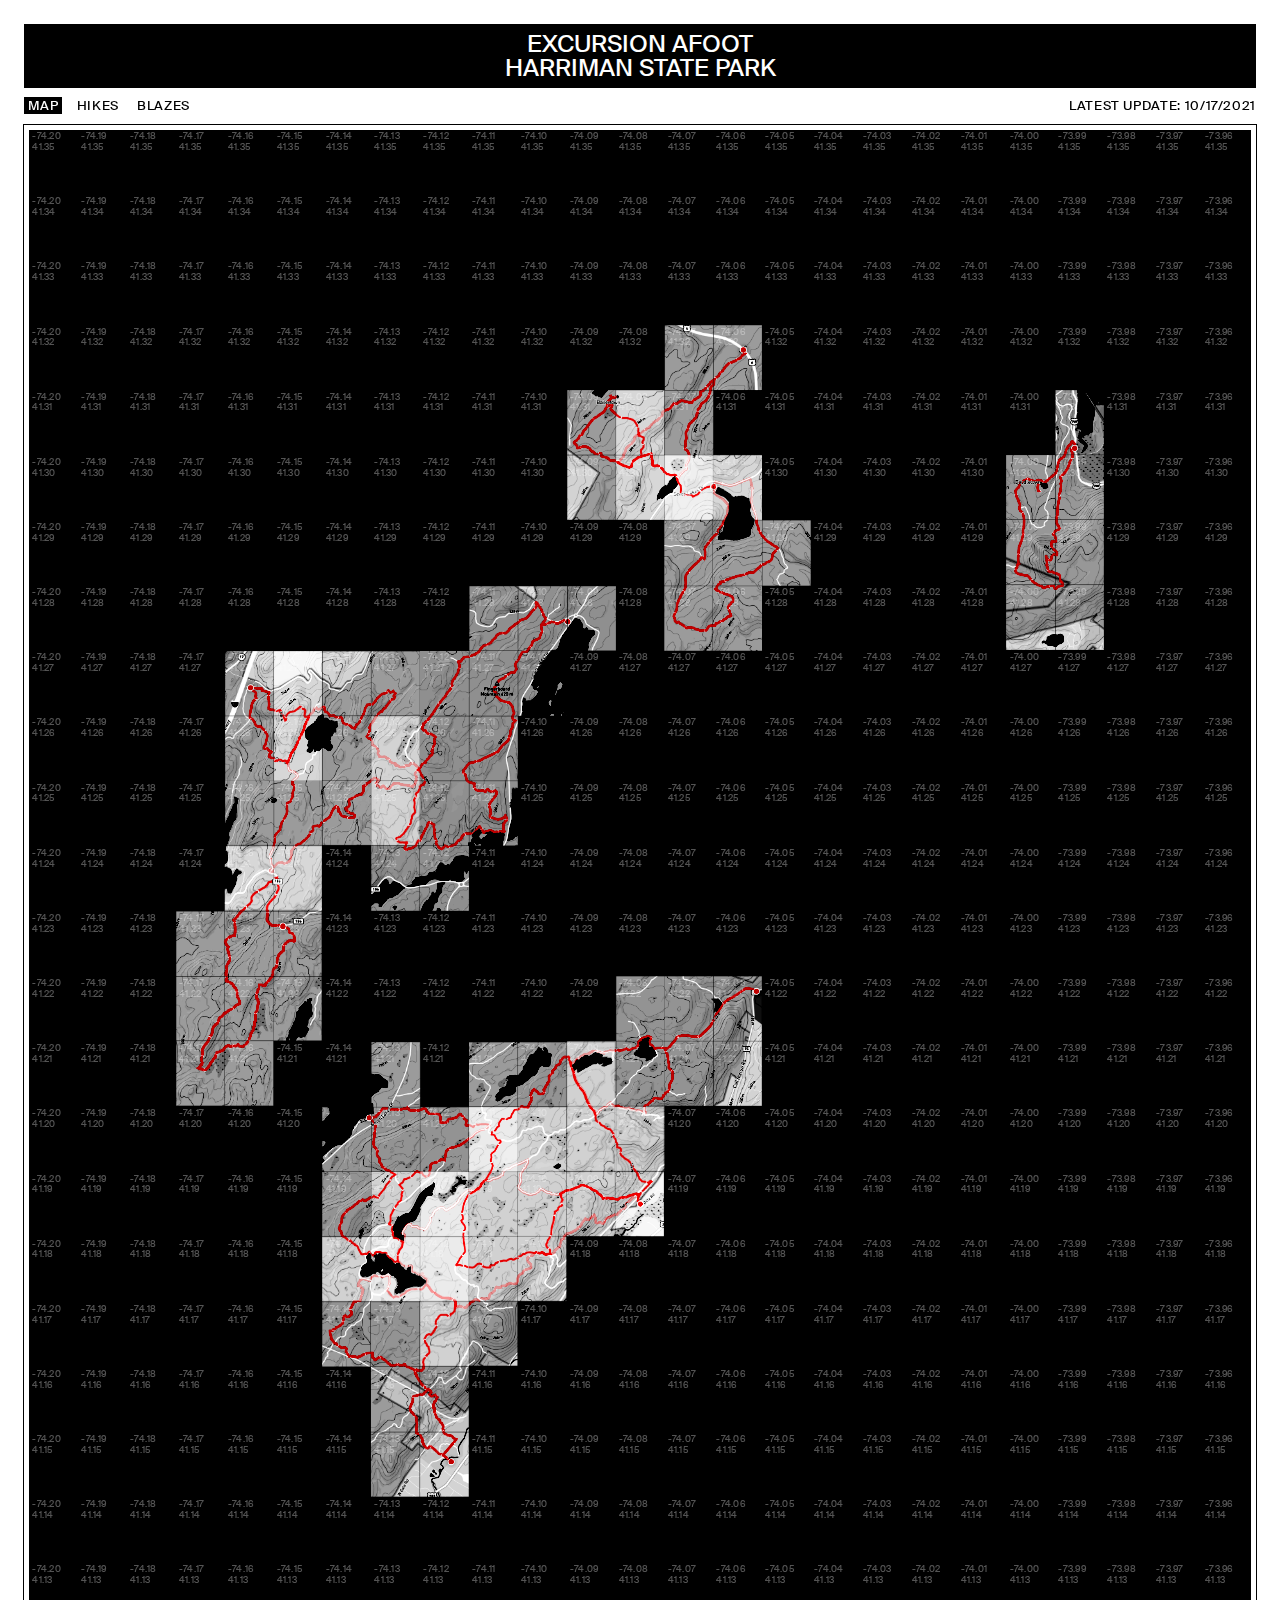
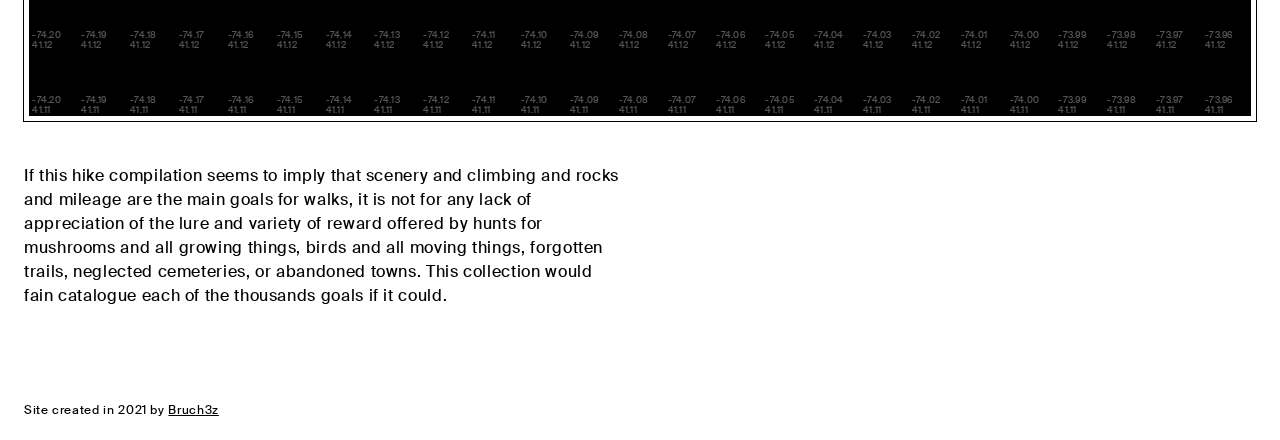
==== index.html @ 7b6bed47 "big revisit B&W" ====
<!DOCTYPE html>
<html lang="en">

<head>
  <meta charset="UTF-8">
  <title>Map – Excursion Afoot</title>
  <link rel="stylesheet" href="css/grid_hikes.css">
  <link rel="stylesheet" href="css/grid_blazes.css">
  <link rel="stylesheet" href="css/grid_map.css">
  <link rel="stylesheet" href="css/font.css">
  <link rel="stylesheet" href="css/styles.css">
  <link rel="icon" type="image/png" href="img/favicon/favi_harri.png" />

  <meta name="description" content="Building the maps of Harriman through hikes. Designed in 2021 by Samuel Bruchez.">
  <meta property="og:site_name" content="Maps">
  <meta property="og:description" content="Building the maps of Harriman through hikes. Designed in 2021 by Samuel Bruchez.">
  <meta property="og:title" content="Maps">

  <meta name="viewport" content="width=device-width, initial-scale=1.0">

</head>


<body>

    <div class="header">
        <h1>Excursion Afoot<br>
            Harriman State Park</h1>
    </div>

    <nav>
      <div class="one">
        <a style="color:white; background-color:black">&nbsp;MAP&nbsp;</a>
        &nbsp;
        <a href="hikes.html">&nbsp;HIKES&nbsp;</a>
        &nbsp;
        <a href="blazes.html">&nbsp;BLAZES&nbsp;</a>
      </div>
      <div class="two">LATEST UPDATE: 10/17/2021</div>
    </nav>

<!-- G r i d  1 -->
  <div class="grid grid--map">

<!-- C o o r d i n a t e -->
    <!-- R O W 1 -->
    <div class="grid__item"><div class="text">-74.20<br>41.35</div></div>
    <div class="grid__item"><div class="text">-74.19<br>41.35</div></div>
    <div class="grid__item"><div class="text">-74.18<br>41.35</div></div>
    <div class="grid__item"><div class="text">-74.17<br>41.35</div></div>
    <div class="grid__item"><div class="text">-74.16<br>41.35</div></div>
    <div class="grid__item"><div class="text">-74.15<br>41.35</div></div>
    <div class="grid__item"><div class="text">-74.14<br>41.35</div></div>
    <div class="grid__item"><div class="text">-74.13<br>41.35</div></div>
    <div class="grid__item"><div class="text">-74.12<br>41.35</div></div>
    <div class="grid__item"><div class="text">-74.11<br>41.35</div></div>
    <div class="grid__item"><div class="text">-74.10<br>41.35</div></div>
    <div class="grid__item"><div class="text">-74.09<br>41.35</div></div>
    <div class="grid__item"><div class="text">-74.08<br>41.35</div></div>
    <div class="grid__item"><div class="text">-74.07<br>41.35</div></div>
    <div class="grid__item"><div class="text">-74.06<br>41.35</div></div>
    <div class="grid__item"><div class="text">-74.05<br>41.35</div></div>
    <div class="grid__item"><div class="text">-74.04<br>41.35</div></div>
    <div class="grid__item"><div class="text">-74.03<br>41.35</div></div>
    <div class="grid__item"><div class="text">-74.02<br>41.35</div></div>
    <div class="grid__item"><div class="text">-74.01<br>41.35</div></div>
    <div class="grid__item"><div class="text">-74.00<br>41.35</div></div>
    <div class="grid__item"><div class="text">-73.99<br>41.35</div></div>
    <div class="grid__item"><div class="text">-73.98<br>41.35</div></div>
    <div class="grid__item"><div class="text">-73.97<br>41.35</div></div>
    <div class="grid__item"><div class="text">-73.96<br>41.35</div></div>
    <!-- R O W 2 -->
    <div class="grid__item"><div class="text">-74.20<br>41.34</div></div>
    <div class="grid__item"><div class="text">-74.19<br>41.34</div></div>
    <div class="grid__item"><div class="text">-74.18<br>41.34</div></div>
    <div class="grid__item"><div class="text">-74.17<br>41.34</div></div>
    <div class="grid__item"><div class="text">-74.16<br>41.34</div></div>
    <div class="grid__item"><div class="text">-74.15<br>41.34</div></div>
    <div class="grid__item"><div class="text">-74.14<br>41.34</div></div>
    <div class="grid__item"><div class="text">-74.13<br>41.34</div></div>
    <div class="grid__item"><div class="text">-74.12<br>41.34</div></div>
    <div class="grid__item"><div class="text">-74.11<br>41.34</div></div>
    <div class="grid__item"><div class="text">-74.10<br>41.34</div></div>
    <div class="grid__item"><div class="text">-74.09<br>41.34</div></div>
    <div class="grid__item"><div class="text">-74.08<br>41.34</div></div>
    <div class="grid__item"><div class="text">-74.07<br>41.34</div></div>
    <div class="grid__item"><div class="text">-74.06<br>41.34</div></div>
    <div class="grid__item"><div class="text">-74.05<br>41.34</div></div>
    <div class="grid__item"><div class="text">-74.04<br>41.34</div></div>
    <div class="grid__item"><div class="text">-74.03<br>41.34</div></div>
    <div class="grid__item"><div class="text">-74.02<br>41.34</div></div>
    <div class="grid__item"><div class="text">-74.01<br>41.34</div></div>
    <div class="grid__item"><div class="text">-74.00<br>41.34</div></div>
    <div class="grid__item"><div class="text">-73.99<br>41.34</div></div>
    <div class="grid__item"><div class="text">-73.98<br>41.34</div></div>
    <div class="grid__item"><div class="text">-73.97<br>41.34</div></div>
    <div class="grid__item"><div class="text">-73.96<br>41.34</div></div>
    <!-- R O W 3 -->
    <div class="grid__item"><div class="text">-74.20<br>41.33</div></div>
    <div class="grid__item"><div class="text">-74.19<br>41.33</div></div>
    <div class="grid__item"><div class="text">-74.18<br>41.33</div></div>
    <div class="grid__item"><div class="text">-74.17<br>41.33</div></div>
    <div class="grid__item"><div class="text">-74.16<br>41.33</div></div>
    <div class="grid__item"><div class="text">-74.15<br>41.33</div></div>
    <div class="grid__item"><div class="text">-74.14<br>41.33</div></div>
    <div class="grid__item"><div class="text">-74.13<br>41.33</div></div>
    <div class="grid__item"><div class="text">-74.12<br>41.33</div></div>
    <div class="grid__item"><div class="text">-74.11<br>41.33</div></div>
    <div class="grid__item"><div class="text">-74.10<br>41.33</div></div>
    <div class="grid__item"><div class="text">-74.09<br>41.33</div></div>
    <div class="grid__item"><div class="text">-74.08<br>41.33</div></div>
    <div class="grid__item"><div class="text">-74.07<br>41.33</div></div>
    <div class="grid__item"><div class="text">-74.06<br>41.33</div></div>
    <div class="grid__item"><div class="text">-74.05<br>41.33</div></div>
    <div class="grid__item"><div class="text">-74.04<br>41.33</div></div>
    <div class="grid__item"><div class="text">-74.03<br>41.33</div></div>
    <div class="grid__item"><div class="text">-74.02<br>41.33</div></div>
    <div class="grid__item"><div class="text">-74.01<br>41.33</div></div>
    <div class="grid__item"><div class="text">-74.00<br>41.33</div></div>
    <div class="grid__item"><div class="text">-73.99<br>41.33</div></div>
    <div class="grid__item"><div class="text">-73.98<br>41.33</div></div>
    <div class="grid__item"><div class="text">-73.97<br>41.33</div></div>
    <div class="grid__item"><div class="text">-73.96<br>41.33</div></div>
    <!-- R O W 4 -->
    <div class="grid__item"><div class="text">-74.20<br>41.32</div></div>
    <div class="grid__item"><div class="text">-74.19<br>41.32</div></div>
    <div class="grid__item"><div class="text">-74.18<br>41.32</div></div>
    <div class="grid__item"><div class="text">-74.17<br>41.32</div></div>
    <div class="grid__item"><div class="text">-74.16<br>41.32</div></div>
    <div class="grid__item"><div class="text">-74.15<br>41.32</div></div>
    <div class="grid__item"><div class="text">-74.14<br>41.32</div></div>
    <div class="grid__item"><div class="text">-74.13<br>41.32</div></div>
    <div class="grid__item"><div class="text">-74.12<br>41.32</div></div>
    <div class="grid__item"><div class="text">-74.11<br>41.32</div></div>
    <div class="grid__item"><div class="text">-74.10<br>41.32</div></div>
    <div class="grid__item"><div class="text">-74.09<br>41.32</div></div>
    <div class="grid__item"><div class="text">-74.08<br>41.32</div></div>
    <div class="grid__item"><div class="text">-74.07<br>41.32</div></div>
    <div class="grid__item"><div class="text">-74.06<br>41.32</div></div>
    <div class="grid__item"><div class="text">-74.05<br>41.32</div></div>
    <div class="grid__item"><div class="text">-74.04<br>41.32</div></div>
    <div class="grid__item"><div class="text">-74.03<br>41.32</div></div>
    <div class="grid__item"><div class="text">-74.02<br>41.32</div></div>
    <div class="grid__item"><div class="text">-74.01<br>41.32</div></div>
    <div class="grid__item"><div class="text">-74.00<br>41.32</div></div>
    <div class="grid__item"><div class="text">-73.99<br>41.32</div></div>
    <div class="grid__item"><div class="text">-73.98<br>41.32</div></div>
    <div class="grid__item"><div class="text">-73.97<br>41.32</div></div>
    <div class="grid__item"><div class="text">-73.96<br>41.32</div></div>
    <!-- R O W 5 -->
    <div class="grid__item"><div class="text">-74.20<br>41.31</div></div>
    <div class="grid__item"><div class="text">-74.19<br>41.31</div></div>
    <div class="grid__item"><div class="text">-74.18<br>41.31</div></div>
    <div class="grid__item"><div class="text">-74.17<br>41.31</div></div>
    <div class="grid__item"><div class="text">-74.16<br>41.31</div></div>
    <div class="grid__item"><div class="text">-74.15<br>41.31</div></div>
    <div class="grid__item"><div class="text">-74.14<br>41.31</div></div>
    <div class="grid__item"><div class="text">-74.13<br>41.31</div></div>
    <div class="grid__item"><div class="text">-74.12<br>41.31</div></div>
    <div class="grid__item"><div class="text">-74.11<br>41.31</div></div>
    <div class="grid__item"><div class="text">-74.10<br>41.31</div></div>
    <div class="grid__item"><div class="text">-74.09<br>41.31</div></div>
    <div class="grid__item"><div class="text">-74.08<br>41.31</div></div>
    <div class="grid__item"><div class="text">-74.07<br>41.31</div></div>
    <div class="grid__item"><div class="text">-74.06<br>41.31</div></div>
    <div class="grid__item"><div class="text">-74.05<br>41.31</div></div>
    <div class="grid__item"><div class="text">-74.04<br>41.31</div></div>
    <div class="grid__item"><div class="text">-74.03<br>41.31</div></div>
    <div class="grid__item"><div class="text">-74.02<br>41.31</div></div>
    <div class="grid__item"><div class="text">-74.01<br>41.31</div></div>
    <div class="grid__item"><div class="text">-74.00<br>41.31</div></div>
    <div class="grid__item"><div class="text">-73.99<br>41.31</div></div>
    <div class="grid__item"><div class="text">-73.98<br>41.31</div></div>
    <div class="grid__item"><div class="text">-73.97<br>41.31</div></div>
    <div class="grid__item"><div class="text">-73.96<br>41.31</div></div>
    <!-- R O W 6 -->
    <div class="grid__item"><div class="text">-74.20<br>41.30</div></div>
    <div class="grid__item"><div class="text">-74.19<br>41.30</div></div>
    <div class="grid__item"><div class="text">-74.18<br>41.30</div></div>
    <div class="grid__item"><div class="text">-74.17<br>41.30</div></div>
    <div class="grid__item"><div class="text">-74.16<br>41.30</div></div>
    <div class="grid__item"><div class="text">-74.15<br>41.30</div></div>
    <div class="grid__item"><div class="text">-74.14<br>41.30</div></div>
    <div class="grid__item"><div class="text">-74.13<br>41.30</div></div>
    <div class="grid__item"><div class="text">-74.12<br>41.30</div></div>
    <div class="grid__item"><div class="text">-74.11<br>41.30</div></div>
    <div class="grid__item"><div class="text">-74.10<br>41.30</div></div>
    <div class="grid__item"><div class="text">-74.09<br>41.30</div></div>
    <div class="grid__item"><div class="text">-74.08<br>41.30</div></div>
    <div class="grid__item"><div class="text">-74.07<br>41.30</div></div>
    <div class="grid__item"><div class="text">-74.06<br>41.30</div></div>
    <div class="grid__item"><div class="text">-74.05<br>41.30</div></div>
    <div class="grid__item"><div class="text">-74.04<br>41.30</div></div>
    <div class="grid__item"><div class="text">-74.03<br>41.30</div></div>
    <div class="grid__item"><div class="text">-74.02<br>41.30</div></div>
    <div class="grid__item"><div class="text">-74.01<br>41.30</div></div>
    <div class="grid__item"><div class="text">-74.00<br>41.30</div></div>
    <div class="grid__item"><div class="text">-73.99<br>41.30</div></div>
    <div class="grid__item"><div class="text">-73.98<br>41.30</div></div>
    <div class="grid__item"><div class="text">-73.97<br>41.30</div></div>
    <div class="grid__item"><div class="text">-73.96<br>41.30</div></div>
    <!-- R O W 7 -->
    <div class="grid__item"><div class="text">-74.20<br>41.29</div></div>
    <div class="grid__item"><div class="text">-74.19<br>41.29</div></div>
    <div class="grid__item"><div class="text">-74.18<br>41.29</div></div>
    <div class="grid__item"><div class="text">-74.17<br>41.29</div></div>
    <div class="grid__item"><div class="text">-74.16<br>41.29</div></div>
    <div class="grid__item"><div class="text">-74.15<br>41.29</div></div>
    <div class="grid__item"><div class="text">-74.14<br>41.29</div></div>
    <div class="grid__item"><div class="text">-74.13<br>41.29</div></div>
    <div class="grid__item"><div class="text">-74.12<br>41.29</div></div>
    <div class="grid__item"><div class="text">-74.11<br>41.29</div></div>
    <div class="grid__item"><div class="text">-74.10<br>41.29</div></div>
    <div class="grid__item"><div class="text">-74.09<br>41.29</div></div>
    <div class="grid__item"><div class="text">-74.08<br>41.29</div></div>
    <div class="grid__item"><div class="text">-74.07<br>41.29</div></div>
    <div class="grid__item"><div class="text">-74.06<br>41.29</div></div>
    <div class="grid__item"><div class="text">-74.05<br>41.29</div></div>
    <div class="grid__item"><div class="text">-74.04<br>41.29</div></div>
    <div class="grid__item"><div class="text">-74.03<br>41.29</div></div>
    <div class="grid__item"><div class="text">-74.02<br>41.29</div></div>
    <div class="grid__item"><div class="text">-74.01<br>41.29</div></div>
    <div class="grid__item"><div class="text">-74.00<br>41.29</div></div>
    <div class="grid__item"><div class="text">-73.99<br>41.29</div></div>
    <div class="grid__item"><div class="text">-73.98<br>41.29</div></div>
    <div class="grid__item"><div class="text">-73.97<br>41.29</div></div>
    <div class="grid__item"><div class="text">-73.96<br>41.29</div></div>
    <!-- R O W 8 -->
    <div class="grid__item"><div class="text">-74.20<br>41.28</div></div>
    <div class="grid__item"><div class="text">-74.19<br>41.28</div></div>
    <div class="grid__item"><div class="text">-74.18<br>41.28</div></div>
    <div class="grid__item"><div class="text">-74.17<br>41.28</div></div>
    <div class="grid__item"><div class="text">-74.16<br>41.28</div></div>
    <div class="grid__item"><div class="text">-74.15<br>41.28</div></div>
    <div class="grid__item"><div class="text">-74.14<br>41.28</div></div>
    <div class="grid__item"><div class="text">-74.13<br>41.28</div></div>
    <div class="grid__item"><div class="text">-74.12<br>41.28</div></div>
    <div class="grid__item"><div class="text">-74.11<br>41.28</div></div>
    <div class="grid__item"><div class="text">-74.10<br>41.28</div></div>
    <div class="grid__item"><div class="text">-74.09<br>41.28</div></div>
    <div class="grid__item"><div class="text">-74.08<br>41.28</div></div>
    <div class="grid__item"><div class="text">-74.07<br>41.28</div></div>
    <div class="grid__item"><div class="text">-74.06<br>41.28</div></div>
    <div class="grid__item"><div class="text">-74.05<br>41.28</div></div>
    <div class="grid__item"><div class="text">-74.04<br>41.28</div></div>
    <div class="grid__item"><div class="text">-74.03<br>41.28</div></div>
    <div class="grid__item"><div class="text">-74.02<br>41.28</div></div>
    <div class="grid__item"><div class="text">-74.01<br>41.28</div></div>
    <div class="grid__item"><div class="text">-74.00<br>41.28</div></div>
    <div class="grid__item"><div class="text">-73.99<br>41.28</div></div>
    <div class="grid__item"><div class="text">-73.98<br>41.28</div></div>
    <div class="grid__item"><div class="text">-73.97<br>41.28</div></div>
    <div class="grid__item"><div class="text">-73.96<br>41.28</div></div>
    <!-- R O W 9 -->
    <div class="grid__item"><div class="text">-74.20<br>41.27</div></div>
    <div class="grid__item"><div class="text">-74.19<br>41.27</div></div>
    <div class="grid__item"><div class="text">-74.18<br>41.27</div></div>
    <div class="grid__item"><div class="text">-74.17<br>41.27</div></div>
    <div class="grid__item"><div class="text">-74.16<br>41.27</div></div>
    <div class="grid__item"><div class="text">-74.15<br>41.27</div></div>
    <div class="grid__item"><div class="text">-74.14<br>41.27</div></div>
    <div class="grid__item"><div class="text">-74.13<br>41.27</div></div>
    <div class="grid__item"><div class="text">-74.12<br>41.27</div></div>
    <div class="grid__item"><div class="text">-74.11<br>41.27</div></div>
    <div class="grid__item"><div class="text">-74.10<br>41.27</div></div>
    <div class="grid__item"><div class="text">-74.09<br>41.27</div></div>
    <div class="grid__item"><div class="text">-74.08<br>41.27</div></div>
    <div class="grid__item"><div class="text">-74.07<br>41.27</div></div>
    <div class="grid__item"><div class="text">-74.06<br>41.27</div></div>
    <div class="grid__item"><div class="text">-74.05<br>41.27</div></div>
    <div class="grid__item"><div class="text">-74.04<br>41.27</div></div>
    <div class="grid__item"><div class="text">-74.03<br>41.27</div></div>
    <div class="grid__item"><div class="text">-74.02<br>41.27</div></div>
    <div class="grid__item"><div class="text">-74.01<br>41.27</div></div>
    <div class="grid__item"><div class="text">-74.00<br>41.27</div></div>
    <div class="grid__item"><div class="text">-73.99<br>41.27</div></div>
    <div class="grid__item"><div class="text">-73.98<br>41.27</div></div>
    <div class="grid__item"><div class="text">-73.97<br>41.27</div></div>
    <div class="grid__item"><div class="text">-73.96<br>41.27</div></div>
    <!-- R O W 10 -->
    <div class="grid__item"><div class="text">-74.20<br>41.26</div></div>
    <div class="grid__item"><div class="text">-74.19<br>41.26</div></div>
    <div class="grid__item"><div class="text">-74.18<br>41.26</div></div>
    <div class="grid__item"><div class="text">-74.17<br>41.26</div></div>
    <div class="grid__item"><div class="text">-74.16<br>41.26</div></div>
    <div class="grid__item"><div class="text">-74.15<br>41.26</div></div>
    <div class="grid__item"><div class="text">-74.14<br>41.26</div></div>
    <div class="grid__item"><div class="text">-74.13<br>41.26</div></div>
    <div class="grid__item"><div class="text">-74.12<br>41.26</div></div>
    <div class="grid__item"><div class="text">-74.11<br>41.26</div></div>
    <div class="grid__item"><div class="text">-74.10<br>41.26</div></div>
    <div class="grid__item"><div class="text">-74.09<br>41.26</div></div>
    <div class="grid__item"><div class="text">-74.08<br>41.26</div></div>
    <div class="grid__item"><div class="text">-74.07<br>41.26</div></div>
    <div class="grid__item"><div class="text">-74.06<br>41.26</div></div>
    <div class="grid__item"><div class="text">-74.05<br>41.26</div></div>
    <div class="grid__item"><div class="text">-74.04<br>41.26</div></div>
    <div class="grid__item"><div class="text">-74.03<br>41.26</div></div>
    <div class="grid__item"><div class="text">-74.02<br>41.26</div></div>
    <div class="grid__item"><div class="text">-74.01<br>41.26</div></div>
    <div class="grid__item"><div class="text">-74.00<br>41.26</div></div>
    <div class="grid__item"><div class="text">-73.99<br>41.26</div></div>
    <div class="grid__item"><div class="text">-73.98<br>41.26</div></div>
    <div class="grid__item"><div class="text">-73.97<br>41.26</div></div>
    <div class="grid__item"><div class="text">-73.96<br>41.26</div></div>
    <!-- R O W 11 -->
    <div class="grid__item"><div class="text">-74.20<br>41.25</div></div>
    <div class="grid__item"><div class="text">-74.19<br>41.25</div></div>
    <div class="grid__item"><div class="text">-74.18<br>41.25</div></div>
    <div class="grid__item"><div class="text">-74.17<br>41.25</div></div>
    <div class="grid__item"><div class="text">-74.16<br>41.25</div></div>
    <div class="grid__item"><div class="text">-74.15<br>41.25</div></div>
    <div class="grid__item"><div class="text">-74.14<br>41.25</div></div>
    <div class="grid__item"><div class="text">-74.13<br>41.25</div></div>
    <div class="grid__item"><div class="text">-74.12<br>41.25</div></div>
    <div class="grid__item"><div class="text">-74.11<br>41.25</div></div>
    <div class="grid__item"><div class="text">-74.10<br>41.25</div></div>
    <div class="grid__item"><div class="text">-74.09<br>41.25</div></div>
    <div class="grid__item"><div class="text">-74.08<br>41.25</div></div>
    <div class="grid__item"><div class="text">-74.07<br>41.25</div></div>
    <div class="grid__item"><div class="text">-74.06<br>41.25</div></div>
    <div class="grid__item"><div class="text">-74.05<br>41.25</div></div>
    <div class="grid__item"><div class="text">-74.04<br>41.25</div></div>
    <div class="grid__item"><div class="text">-74.03<br>41.25</div></div>
    <div class="grid__item"><div class="text">-74.02<br>41.25</div></div>
    <div class="grid__item"><div class="text">-74.01<br>41.25</div></div>
    <div class="grid__item"><div class="text">-74.00<br>41.25</div></div>
    <div class="grid__item"><div class="text">-73.99<br>41.25</div></div>
    <div class="grid__item"><div class="text">-73.98<br>41.25</div></div>
    <div class="grid__item"><div class="text">-73.97<br>41.25</div></div>
    <div class="grid__item"><div class="text">-73.96<br>41.25</div></div>
    <!-- R O W 12 -->
    <div class="grid__item"><div class="text">-74.20<br>41.24</div></div>
    <div class="grid__item"><div class="text">-74.19<br>41.24</div></div>
    <div class="grid__item"><div class="text">-74.18<br>41.24</div></div>
    <div class="grid__item"><div class="text">-74.17<br>41.24</div></div>
    <div class="grid__item"><div class="text">-74.16<br>41.24</div></div>
    <div class="grid__item"><div class="text">-74.15<br>41.24</div></div>
    <div class="grid__item"><div class="text">-74.14<br>41.24</div></div>
    <div class="grid__item"><div class="text">-74.13<br>41.24</div></div>
    <div class="grid__item"><div class="text">-74.12<br>41.24</div></div>
    <div class="grid__item"><div class="text">-74.11<br>41.24</div></div>
    <div class="grid__item"><div class="text">-74.10<br>41.24</div></div>
    <div class="grid__item"><div class="text">-74.09<br>41.24</div></div>
    <div class="grid__item"><div class="text">-74.08<br>41.24</div></div>
    <div class="grid__item"><div class="text">-74.07<br>41.24</div></div>
    <div class="grid__item"><div class="text">-74.06<br>41.24</div></div>
    <div class="grid__item"><div class="text">-74.05<br>41.24</div></div>
    <div class="grid__item"><div class="text">-74.04<br>41.24</div></div>
    <div class="grid__item"><div class="text">-74.03<br>41.24</div></div>
    <div class="grid__item"><div class="text">-74.02<br>41.24</div></div>
    <div class="grid__item"><div class="text">-74.01<br>41.24</div></div>
    <div class="grid__item"><div class="text">-74.00<br>41.24</div></div>
    <div class="grid__item"><div class="text">-73.99<br>41.24</div></div>
    <div class="grid__item"><div class="text">-73.98<br>41.24</div></div>
    <div class="grid__item"><div class="text">-73.97<br>41.24</div></div>
    <div class="grid__item"><div class="text">-73.96<br>41.24</div></div>
    <!-- R O W 13 -->
    <div class="grid__item"><div class="text">-74.20<br>41.23</div></div>
    <div class="grid__item"><div class="text">-74.19<br>41.23</div></div>
    <div class="grid__item"><div class="text">-74.18<br>41.23</div></div>
    <div class="grid__item"><div class="text">-74.17<br>41.23</div></div>
    <div class="grid__item"><div class="text">-74.16<br>41.23</div></div>
    <div class="grid__item"><div class="text">-74.15<br>41.23</div></div>
    <div class="grid__item"><div class="text">-74.14<br>41.23</div></div>
    <div class="grid__item"><div class="text">-74.13<br>41.23</div></div>
    <div class="grid__item"><div class="text">-74.12<br>41.23</div></div>
    <div class="grid__item"><div class="text">-74.11<br>41.23</div></div>
    <div class="grid__item"><div class="text">-74.10<br>41.23</div></div>
    <div class="grid__item"><div class="text">-74.09<br>41.23</div></div>
    <div class="grid__item"><div class="text">-74.08<br>41.23</div></div>
    <div class="grid__item"><div class="text">-74.07<br>41.23</div></div>
    <div class="grid__item"><div class="text">-74.06<br>41.23</div></div>
    <div class="grid__item"><div class="text">-74.05<br>41.23</div></div>
    <div class="grid__item"><div class="text">-74.04<br>41.23</div></div>
    <div class="grid__item"><div class="text">-74.03<br>41.23</div></div>
    <div class="grid__item"><div class="text">-74.02<br>41.23</div></div>
    <div class="grid__item"><div class="text">-74.01<br>41.23</div></div>
    <div class="grid__item"><div class="text">-74.00<br>41.23</div></div>
    <div class="grid__item"><div class="text">-73.99<br>41.23</div></div>
    <div class="grid__item"><div class="text">-73.98<br>41.23</div></div>
    <div class="grid__item"><div class="text">-73.97<br>41.23</div></div>
    <div class="grid__item"><div class="text">-73.96<br>41.23</div></div>
    <!-- R O W 14 -->
    <div class="grid__item"><div class="text">-74.20<br>41.22</div></div>
    <div class="grid__item"><div class="text">-74.19<br>41.22</div></div>
    <div class="grid__item"><div class="text">-74.18<br>41.22</div></div>
    <div class="grid__item"><div class="text">-74.17<br>41.22</div></div>
    <div class="grid__item"><div class="text">-74.16<br>41.22</div></div>
    <div class="grid__item"><div class="text">-74.15<br>41.22</div></div>
    <div class="grid__item"><div class="text">-74.14<br>41.22</div></div>
    <div class="grid__item"><div class="text">-74.13<br>41.22</div></div>
    <div class="grid__item"><div class="text">-74.12<br>41.22</div></div>
    <div class="grid__item"><div class="text">-74.11<br>41.22</div></div>
    <div class="grid__item"><div class="text">-74.10<br>41.22</div></div>
    <div class="grid__item"><div class="text">-74.09<br>41.22</div></div>
    <div class="grid__item"><div class="text">-74.08<br>41.22</div></div>
    <div class="grid__item"><div class="text">-74.07<br>41.22</div></div>
    <div class="grid__item"><div class="text">-74.06<br>41.22</div></div>
    <div class="grid__item"><div class="text">-74.05<br>41.22</div></div>
    <div class="grid__item"><div class="text">-74.04<br>41.22</div></div>
    <div class="grid__item"><div class="text">-74.03<br>41.22</div></div>
    <div class="grid__item"><div class="text">-74.02<br>41.22</div></div>
    <div class="grid__item"><div class="text">-74.01<br>41.22</div></div>
    <div class="grid__item"><div class="text">-74.00<br>41.22</div></div>
    <div class="grid__item"><div class="text">-73.99<br>41.22</div></div>
    <div class="grid__item"><div class="text">-73.98<br>41.22</div></div>
    <div class="grid__item"><div class="text">-73.97<br>41.22</div></div>
    <div class="grid__item"><div class="text">-73.96<br>41.22</div></div>
    <!-- R O W 15 -->
    <div class="grid__item"><div class="text">-74.20<br>41.21</div></div>
    <div class="grid__item"><div class="text">-74.19<br>41.21</div></div>
    <div class="grid__item"><div class="text">-74.18<br>41.21</div></div>
    <div class="grid__item"><div class="text">-74.17<br>41.21</div></div>
    <div class="grid__item"><div class="text">-74.16<br>41.21</div></div>
    <div class="grid__item"><div class="text">-74.15<br>41.21</div></div>
    <div class="grid__item"><div class="text">-74.14<br>41.21</div></div>
    <div class="grid__item"><div class="text">-74.13<br>41.21</div></div>
    <div class="grid__item"><div class="text">-74.12<br>41.21</div></div>
    <div class="grid__item"><div class="text">-74.11<br>41.21</div></div>
    <div class="grid__item"><div class="text">-74.10<br>41.21</div></div>
    <div class="grid__item"><div class="text">-74.09<br>41.21</div></div>
    <div class="grid__item"><div class="text">-74.08<br>41.21</div></div>
    <div class="grid__item"><div class="text">-74.07<br>41.21</div></div>
    <div class="grid__item"><div class="text">-74.06<br>41.21</div></div>
    <div class="grid__item"><div class="text">-74.05<br>41.21</div></div>
    <div class="grid__item"><div class="text">-74.04<br>41.21</div></div>
    <div class="grid__item"><div class="text">-74.03<br>41.21</div></div>
    <div class="grid__item"><div class="text">-74.02<br>41.21</div></div>
    <div class="grid__item"><div class="text">-74.01<br>41.21</div></div>
    <div class="grid__item"><div class="text">-74.00<br>41.21</div></div>
    <div class="grid__item"><div class="text">-73.99<br>41.21</div></div>
    <div class="grid__item"><div class="text">-73.98<br>41.21</div></div>
    <div class="grid__item"><div class="text">-73.97<br>41.21</div></div>
    <div class="grid__item"><div class="text">-73.96<br>41.21</div></div>
    <!-- R O W 16 -->
    <div class="grid__item"><div class="text">-74.20<br>41.20</div></div>
    <div class="grid__item"><div class="text">-74.19<br>41.20</div></div>
    <div class="grid__item"><div class="text">-74.18<br>41.20</div></div>
    <div class="grid__item"><div class="text">-74.17<br>41.20</div></div>
    <div class="grid__item"><div class="text">-74.16<br>41.20</div></div>
    <div class="grid__item"><div class="text">-74.15<br>41.20</div></div>
    <div class="grid__item"><div class="text">-74.14<br>41.20</div></div>
    <div class="grid__item"><div class="text">-74.13<br>41.20</div></div>
    <div class="grid__item"><div class="text">-74.12<br>41.20</div></div>
    <div class="grid__item"><div class="text">-74.11<br>41.20</div></div>
    <div class="grid__item"><div class="text">-74.10<br>41.20</div></div>
    <div class="grid__item"><div class="text">-74.09<br>41.20</div></div>
    <div class="grid__item"><div class="text">-74.08<br>41.20</div></div>
    <div class="grid__item"><div class="text">-74.07<br>41.20</div></div>
    <div class="grid__item"><div class="text">-74.06<br>41.20</div></div>
    <div class="grid__item"><div class="text">-74.05<br>41.20</div></div>
    <div class="grid__item"><div class="text">-74.04<br>41.20</div></div>
    <div class="grid__item"><div class="text">-74.03<br>41.20</div></div>
    <div class="grid__item"><div class="text">-74.02<br>41.20</div></div>
    <div class="grid__item"><div class="text">-74.01<br>41.20</div></div>
    <div class="grid__item"><div class="text">-74.00<br>41.20</div></div>
    <div class="grid__item"><div class="text">-73.99<br>41.20</div></div>
    <div class="grid__item"><div class="text">-73.98<br>41.20</div></div>
    <div class="grid__item"><div class="text">-73.97<br>41.20</div></div>
    <div class="grid__item"><div class="text">-73.96<br>41.20</div></div>
    <!-- R O W 17 -->
    <div class="grid__item"><div class="text">-74.20<br>41.19</div></div>
    <div class="grid__item"><div class="text">-74.19<br>41.19</div></div>
    <div class="grid__item"><div class="text">-74.18<br>41.19</div></div>
    <div class="grid__item"><div class="text">-74.17<br>41.19</div></div>
    <div class="grid__item"><div class="text">-74.16<br>41.19</div></div>
    <div class="grid__item"><div class="text">-74.15<br>41.19</div></div>
    <div class="grid__item"><div class="text">-74.14<br>41.19</div></div>
    <div class="grid__item"><div class="text">-74.13<br>41.19</div></div>
    <div class="grid__item"><div class="text">-74.12<br>41.19</div></div>
    <div class="grid__item"><div class="text">-74.11<br>41.19</div></div>
    <div class="grid__item"><div class="text">-74.10<br>41.19</div></div>
    <div class="grid__item"><div class="text">-74.09<br>41.19</div></div>
    <div class="grid__item"><div class="text">-74.08<br>41.19</div></div>
    <div class="grid__item"><div class="text">-74.07<br>41.19</div></div>
    <div class="grid__item"><div class="text">-74.06<br>41.19</div></div>
    <div class="grid__item"><div class="text">-74.05<br>41.19</div></div>
    <div class="grid__item"><div class="text">-74.04<br>41.19</div></div>
    <div class="grid__item"><div class="text">-74.03<br>41.19</div></div>
    <div class="grid__item"><div class="text">-74.02<br>41.19</div></div>
    <div class="grid__item"><div class="text">-74.01<br>41.19</div></div>
    <div class="grid__item"><div class="text">-74.00<br>41.19</div></div>
    <div class="grid__item"><div class="text">-73.99<br>41.19</div></div>
    <div class="grid__item"><div class="text">-73.98<br>41.19</div></div>
    <div class="grid__item"><div class="text">-73.97<br>41.19</div></div>
    <div class="grid__item"><div class="text">-73.96<br>41.19</div></div>
    <!-- R O W 18 -->
    <div class="grid__item"><div class="text">-74.20<br>41.18</div></div>
    <div class="grid__item"><div class="text">-74.19<br>41.18</div></div>
    <div class="grid__item"><div class="text">-74.18<br>41.18</div></div>
    <div class="grid__item"><div class="text">-74.17<br>41.18</div></div>
    <div class="grid__item"><div class="text">-74.16<br>41.18</div></div>
    <div class="grid__item"><div class="text">-74.15<br>41.18</div></div>
    <div class="grid__item"><div class="text">-74.14<br>41.18</div></div>
    <div class="grid__item"><div class="text">-74.13<br>41.18</div></div>
    <div class="grid__item"><div class="text">-74.12<br>41.18</div></div>
    <div class="grid__item"><div class="text">-74.11<br>41.18</div></div>
    <div class="grid__item"><div class="text">-74.10<br>41.18</div></div>
    <div class="grid__item"><div class="text">-74.09<br>41.18</div></div>
    <div class="grid__item"><div class="text">-74.08<br>41.18</div></div>
    <div class="grid__item"><div class="text">-74.07<br>41.18</div></div>
    <div class="grid__item"><div class="text">-74.06<br>41.18</div></div>
    <div class="grid__item"><div class="text">-74.05<br>41.18</div></div>
    <div class="grid__item"><div class="text">-74.04<br>41.18</div></div>
    <div class="grid__item"><div class="text">-74.03<br>41.18</div></div>
    <div class="grid__item"><div class="text">-74.02<br>41.18</div></div>
    <div class="grid__item"><div class="text">-74.01<br>41.18</div></div>
    <div class="grid__item"><div class="text">-74.00<br>41.18</div></div>
    <div class="grid__item"><div class="text">-73.99<br>41.18</div></div>
    <div class="grid__item"><div class="text">-73.98<br>41.18</div></div>
    <div class="grid__item"><div class="text">-73.97<br>41.18</div></div>
    <div class="grid__item"><div class="text">-73.96<br>41.18</div></div>
    <!-- R O W 19 -->
    <div class="grid__item"><div class="text">-74.20<br>41.17</div></div>
    <div class="grid__item"><div class="text">-74.19<br>41.17</div></div>
    <div class="grid__item"><div class="text">-74.18<br>41.17</div></div>
    <div class="grid__item"><div class="text">-74.17<br>41.17</div></div>
    <div class="grid__item"><div class="text">-74.16<br>41.17</div></div>
    <div class="grid__item"><div class="text">-74.15<br>41.17</div></div>
    <div class="grid__item"><div class="text">-74.14<br>41.17</div></div>
    <div class="grid__item"><div class="text">-74.13<br>41.17</div></div>
    <div class="grid__item"><div class="text">-74.12<br>41.17</div></div>
    <div class="grid__item"><div class="text">-74.11<br>41.17</div></div>
    <div class="grid__item"><div class="text">-74.10<br>41.17</div></div>
    <div class="grid__item"><div class="text">-74.09<br>41.17</div></div>
    <div class="grid__item"><div class="text">-74.08<br>41.17</div></div>
    <div class="grid__item"><div class="text">-74.07<br>41.17</div></div>
    <div class="grid__item"><div class="text">-74.06<br>41.17</div></div>
    <div class="grid__item"><div class="text">-74.05<br>41.17</div></div>
    <div class="grid__item"><div class="text">-74.04<br>41.17</div></div>
    <div class="grid__item"><div class="text">-74.03<br>41.17</div></div>
    <div class="grid__item"><div class="text">-74.02<br>41.17</div></div>
    <div class="grid__item"><div class="text">-74.01<br>41.17</div></div>
    <div class="grid__item"><div class="text">-74.00<br>41.17</div></div>
    <div class="grid__item"><div class="text">-73.99<br>41.17</div></div>
    <div class="grid__item"><div class="text">-73.98<br>41.17</div></div>
    <div class="grid__item"><div class="text">-73.97<br>41.17</div></div>
    <div class="grid__item"><div class="text">-73.96<br>41.17</div></div>
    <!-- R O W 20 -->
    <div class="grid__item"><div class="text">-74.20<br>41.16</div></div>
    <div class="grid__item"><div class="text">-74.19<br>41.16</div></div>
    <div class="grid__item"><div class="text">-74.18<br>41.16</div></div>
    <div class="grid__item"><div class="text">-74.17<br>41.16</div></div>
    <div class="grid__item"><div class="text">-74.16<br>41.16</div></div>
    <div class="grid__item"><div class="text">-74.15<br>41.16</div></div>
    <div class="grid__item"><div class="text">-74.14<br>41.16</div></div>
    <div class="grid__item"><div class="text">-74.13<br>41.16</div></div>
    <div class="grid__item"><div class="text">-74.12<br>41.16</div></div>
    <div class="grid__item"><div class="text">-74.11<br>41.16</div></div>
    <div class="grid__item"><div class="text">-74.10<br>41.16</div></div>
    <div class="grid__item"><div class="text">-74.09<br>41.16</div></div>
    <div class="grid__item"><div class="text">-74.08<br>41.16</div></div>
    <div class="grid__item"><div class="text">-74.07<br>41.16</div></div>
    <div class="grid__item"><div class="text">-74.06<br>41.16</div></div>
    <div class="grid__item"><div class="text">-74.05<br>41.16</div></div>
    <div class="grid__item"><div class="text">-74.04<br>41.16</div></div>
    <div class="grid__item"><div class="text">-74.03<br>41.16</div></div>
    <div class="grid__item"><div class="text">-74.02<br>41.16</div></div>
    <div class="grid__item"><div class="text">-74.01<br>41.16</div></div>
    <div class="grid__item"><div class="text">-74.00<br>41.16</div></div>
    <div class="grid__item"><div class="text">-73.99<br>41.16</div></div>
    <div class="grid__item"><div class="text">-73.98<br>41.16</div></div>
    <div class="grid__item"><div class="text">-73.97<br>41.16</div></div>
    <div class="grid__item"><div class="text">-73.96<br>41.16</div></div>
    <!-- R O W 21 -->
    <div class="grid__item"><div class="text">-74.20<br>41.15</div></div>
    <div class="grid__item"><div class="text">-74.19<br>41.15</div></div>
    <div class="grid__item"><div class="text">-74.18<br>41.15</div></div>
    <div class="grid__item"><div class="text">-74.17<br>41.15</div></div>
    <div class="grid__item"><div class="text">-74.16<br>41.15</div></div>
    <div class="grid__item"><div class="text">-74.15<br>41.15</div></div>
    <div class="grid__item"><div class="text">-74.14<br>41.15</div></div>
    <div class="grid__item"><div class="text">-74.13<br>41.15</div></div>
    <div class="grid__item"><div class="text">-74.12<br>41.15</div></div>
    <div class="grid__item"><div class="text">-74.11<br>41.15</div></div>
    <div class="grid__item"><div class="text">-74.10<br>41.15</div></div>
    <div class="grid__item"><div class="text">-74.09<br>41.15</div></div>
    <div class="grid__item"><div class="text">-74.08<br>41.15</div></div>
    <div class="grid__item"><div class="text">-74.07<br>41.15</div></div>
    <div class="grid__item"><div class="text">-74.06<br>41.15</div></div>
    <div class="grid__item"><div class="text">-74.05<br>41.15</div></div>
    <div class="grid__item"><div class="text">-74.04<br>41.15</div></div>
    <div class="grid__item"><div class="text">-74.03<br>41.15</div></div>
    <div class="grid__item"><div class="text">-74.02<br>41.15</div></div>
    <div class="grid__item"><div class="text">-74.01<br>41.15</div></div>
    <div class="grid__item"><div class="text">-74.00<br>41.15</div></div>
    <div class="grid__item"><div class="text">-73.99<br>41.15</div></div>
    <div class="grid__item"><div class="text">-73.98<br>41.15</div></div>
    <div class="grid__item"><div class="text">-73.97<br>41.15</div></div>
    <div class="grid__item"><div class="text">-73.96<br>41.15</div></div>
    <!-- R O W 22 -->
    <div class="grid__item"><div class="text">-74.20<br>41.14</div></div>
    <div class="grid__item"><div class="text">-74.19<br>41.14</div></div>
    <div class="grid__item"><div class="text">-74.18<br>41.14</div></div>
    <div class="grid__item"><div class="text">-74.17<br>41.14</div></div>
    <div class="grid__item"><div class="text">-74.16<br>41.14</div></div>
    <div class="grid__item"><div class="text">-74.15<br>41.14</div></div>
    <div class="grid__item"><div class="text">-74.14<br>41.14</div></div>
    <div class="grid__item"><div class="text">-74.13<br>41.14</div></div>
    <div class="grid__item"><div class="text">-74.12<br>41.14</div></div>
    <div class="grid__item"><div class="text">-74.11<br>41.14</div></div>
    <div class="grid__item"><div class="text">-74.10<br>41.14</div></div>
    <div class="grid__item"><div class="text">-74.09<br>41.14</div></div>
    <div class="grid__item"><div class="text">-74.08<br>41.14</div></div>
    <div class="grid__item"><div class="text">-74.07<br>41.14</div></div>
    <div class="grid__item"><div class="text">-74.06<br>41.14</div></div>
    <div class="grid__item"><div class="text">-74.05<br>41.14</div></div>
    <div class="grid__item"><div class="text">-74.04<br>41.14</div></div>
    <div class="grid__item"><div class="text">-74.03<br>41.14</div></div>
    <div class="grid__item"><div class="text">-74.02<br>41.14</div></div>
    <div class="grid__item"><div class="text">-74.01<br>41.14</div></div>
    <div class="grid__item"><div class="text">-74.00<br>41.14</div></div>
    <div class="grid__item"><div class="text">-73.99<br>41.14</div></div>
    <div class="grid__item"><div class="text">-73.98<br>41.14</div></div>
    <div class="grid__item"><div class="text">-73.97<br>41.14</div></div>
    <div class="grid__item"><div class="text">-73.96<br>41.14</div></div>
    <!-- R O W 23 -->
    <div class="grid__item"><div class="text">-74.20<br>41.13</div></div>
    <div class="grid__item"><div class="text">-74.19<br>41.13</div></div>
    <div class="grid__item"><div class="text">-74.18<br>41.13</div></div>
    <div class="grid__item"><div class="text">-74.17<br>41.13</div></div>
    <div class="grid__item"><div class="text">-74.16<br>41.13</div></div>
    <div class="grid__item"><div class="text">-74.15<br>41.13</div></div>
    <div class="grid__item"><div class="text">-74.14<br>41.13</div></div>
    <div class="grid__item"><div class="text">-74.13<br>41.13</div></div>
    <div class="grid__item"><div class="text">-74.12<br>41.13</div></div>
    <div class="grid__item"><div class="text">-74.11<br>41.13</div></div>
    <div class="grid__item"><div class="text">-74.10<br>41.13</div></div>
    <div class="grid__item"><div class="text">-74.09<br>41.13</div></div>
    <div class="grid__item"><div class="text">-74.08<br>41.13</div></div>
    <div class="grid__item"><div class="text">-74.07<br>41.13</div></div>
    <div class="grid__item"><div class="text">-74.06<br>41.13</div></div>
    <div class="grid__item"><div class="text">-74.05<br>41.13</div></div>
    <div class="grid__item"><div class="text">-74.04<br>41.13</div></div>
    <div class="grid__item"><div class="text">-74.03<br>41.13</div></div>
    <div class="grid__item"><div class="text">-74.02<br>41.13</div></div>
    <div class="grid__item"><div class="text">-74.01<br>41.13</div></div>
    <div class="grid__item"><div class="text">-74.00<br>41.13</div></div>
    <div class="grid__item"><div class="text">-73.99<br>41.13</div></div>
    <div class="grid__item"><div class="text">-73.98<br>41.13</div></div>
    <div class="grid__item"><div class="text">-73.97<br>41.13</div></div>
    <div class="grid__item"><div class="text">-73.96<br>41.13</div></div>
    <!-- R O W 24 -->
    <div class="grid__item"><div class="text">-74.20<br>41.12</div></div>
    <div class="grid__item"><div class="text">-74.19<br>41.12</div></div>
    <div class="grid__item"><div class="text">-74.18<br>41.12</div></div>
    <div class="grid__item"><div class="text">-74.17<br>41.12</div></div>
    <div class="grid__item"><div class="text">-74.16<br>41.12</div></div>
    <div class="grid__item"><div class="text">-74.15<br>41.12</div></div>
    <div class="grid__item"><div class="text">-74.14<br>41.12</div></div>
    <div class="grid__item"><div class="text">-74.13<br>41.12</div></div>
    <div class="grid__item"><div class="text">-74.12<br>41.12</div></div>
    <div class="grid__item"><div class="text">-74.11<br>41.12</div></div>
    <div class="grid__item"><div class="text">-74.10<br>41.12</div></div>
    <div class="grid__item"><div class="text">-74.09<br>41.12</div></div>
    <div class="grid__item"><div class="text">-74.08<br>41.12</div></div>
    <div class="grid__item"><div class="text">-74.07<br>41.12</div></div>
    <div class="grid__item"><div class="text">-74.06<br>41.12</div></div>
    <div class="grid__item"><div class="text">-74.05<br>41.12</div></div>
    <div class="grid__item"><div class="text">-74.04<br>41.12</div></div>
    <div class="grid__item"><div class="text">-74.03<br>41.12</div></div>
    <div class="grid__item"><div class="text">-74.02<br>41.12</div></div>
    <div class="grid__item"><div class="text">-74.01<br>41.12</div></div>
    <div class="grid__item"><div class="text">-74.00<br>41.12</div></div>
    <div class="grid__item"><div class="text">-73.99<br>41.12</div></div>
    <div class="grid__item"><div class="text">-73.98<br>41.12</div></div>
    <div class="grid__item"><div class="text">-73.97<br>41.12</div></div>
    <div class="grid__item"><div class="text">-73.96<br>41.12</div></div>
    <!-- R O W 25 -->
    <div class="grid__item"><div class="text">-74.20<br>41.11</div></div>
    <div class="grid__item"><div class="text">-74.19<br>41.11</div></div>
    <div class="grid__item"><div class="text">-74.18<br>41.11</div></div>
    <div class="grid__item"><div class="text">-74.17<br>41.11</div></div>
    <div class="grid__item"><div class="text">-74.16<br>41.11</div></div>
    <div class="grid__item"><div class="text">-74.15<br>41.11</div></div>
    <div class="grid__item"><div class="text">-74.14<br>41.11</div></div>
    <div class="grid__item"><div class="text">-74.13<br>41.11</div></div>
    <div class="grid__item"><div class="text">-74.12<br>41.11</div></div>
    <div class="grid__item"><div class="text">-74.11<br>41.11</div></div>
    <div class="grid__item"><div class="text">-74.10<br>41.11</div></div>
    <div class="grid__item"><div class="text">-74.09<br>41.11</div></div>
    <div class="grid__item"><div class="text">-74.08<br>41.11</div></div>
    <div class="grid__item"><div class="text">-74.07<br>41.11</div></div>
    <div class="grid__item"><div class="text">-74.06<br>41.11</div></div>
    <div class="grid__item"><div class="text">-74.05<br>41.11</div></div>
    <div class="grid__item"><div class="text">-74.04<br>41.11</div></div>
    <div class="grid__item"><div class="text">-74.03<br>41.11</div></div>
    <div class="grid__item"><div class="text">-74.02<br>41.11</div></div>
    <div class="grid__item"><div class="text">-74.01<br>41.11</div></div>
    <div class="grid__item"><div class="text">-74.00<br>41.11</div></div>
    <div class="grid__item"><div class="text">-73.99<br>41.11</div></div>
    <div class="grid__item"><div class="text">-73.98<br>41.11</div></div>
    <div class="grid__item"><div class="text">-73.97<br>41.11</div></div>
    <div class="grid__item"><div class="text">-73.96<br>41.11</div></div>

<!-- M a p -->
<!-- Child 551 – 555 -->
    <div class="grid__item">
      <img src="img/maps/threereservoirs.png" alt="Three Reservoirs">
    </div>

    <div class="grid__item">
      <img src="img/maps/silvermineloop.png" alt="Silver Mine">
    </div>

    <div class="grid__item">
      <img src="img/maps/ramapomountain.png" alt="Ramapo Mountain">
    </div>

    <div class="grid__item">
      <img src="img/maps/racoonbrookehill.png" alt="Racoon Brooke Hill">
    </div>

    <div class="grid__item">
      <img src="img/maps/lemonsqueezer.png" alt="Lemon Squeezer">
    </div>


<!-- Child 556 – 560 -->
    <div class="grid__item">
      <img src="img/maps/islandpond.jpg" alt="Island Pond">
    </div>

    <div class="grid__item">
      <img src="img/maps/doodletown.png" alt="Doodle Town">
    </div>

    <div class="grid__item">
      <img src="img/maps/diamondmountain.png" alt="Diamond Mountain">
    </div>

    <div class="grid__item">
      <img src="img/maps/canberryhill.png" alt="Cranberry Hill">
    </div>

    <div class="grid__item">
      <img src="img/maps/breakneckmountain.png" alt="Breakneck Mountain">
    </div>


  <!-- Child 561 – 565 -->
    <div class="grid__item">
      <img src="img/maps/balckashswamp.png" alt="Black Ash Swamp">
    </div>

    <div class="grid__item">
      <img src="img/maps/baileytown.png" alt="Bailey Town">
    </div>

    <div class="grid__item">
      <img src="img/maps/fingerboardmountain.png" alt="Fingerboard Mountain">
    </div>

  </div>

  <div class="project-description">
      <p>
        If this hike compilation seems to imply that scenery and climbing and rocks and mileage are the main goals for walks, it is not for any lack of appreciation of the lure and variety of reward offered by hunts for mushrooms and all growing things, birds and all moving things, forgotten trails, neglected cemeteries, or abandoned towns. This collection would fain catalogue each of the thousands goals if it could.
      </p>
  </div>


  <footer>
    <h6>Site created in 2021 by <u><a href="https://bruch3z.com" target="_blank">Bruch3z</a></u>
    </h6>
  </footer>


</body>

</html>
---- css/grid_hikes.css ----
/*//////  c a r d   l a y o u t  //////*/
.hikes{
  display: grid;
  grid-template-columns: repeat(1);
  grid-auto-rows: 1fr;
  margin: 0 auto;
  max-width: 680px;
}

.hike-card {
  display: flex;
  margin-bottom: 3rem;
  border: 1px solid black;
  background-color: #f0f0f0;
  align-items: center;
}

.hike-map {
  flex: 1 ;
  padding: 1rem;
  border: 1px solid black;
  background-color: white;
  margin: 1rem;
}

.hike-map img {
    height: 300px;
    max-height: 300px;
    object-fit:scale-down;
}

/*//////   c a r d   d e t a i l s   //////*/
.hike-detail {
  flex: 1 ;
  margin: 1rem 1rem 1rem 0;
  position: relative;
}

.hike-title {
  margin-top: 0.4rem;
  margin-bottom: 0.5rem;
  color: white;
}

.hike-sum {

}

.elevation-chart {
  border: 1px solid black;
  background-color: white;
  padding: 0.5rem 0 0.5rem 0;
}

h2 span {
    padding: 0.15rem 0.35rem 0.15rem 0.35rem;
    background-color: black;
}
---- css/grid_blazes.css ----
.blaze-grid {
  display: grid;
  grid-template-columns: repeat(7, 1fr);
  grid-column-gap: 0.15rem;
  grid-row-gap: 0.15rem;
  outline: 0.5px solid #ffffff;
  outline-offset: 5px;
}


@media only screen and (max-width: 568px) {

  .blaze-grid {
    grid-template-columns: repeat(4, 1fr);
    grid-column-gap: 0.07rem;
    grid-row-gap: 0.07rem;
  }

}
---- css/grid_map.css ----
/*//////  h o v e r  o n  g r i d  e l e m e n t  //////*/



.text {
  font-size: 0.7vw;
  font-family: 'SuisseIntl-Book';
  font-weight: 100;
  letter-spacing: 0.015rem;
  outline: none !important;
  color: white;
  opacity: 33%;
  text-align:left;
  line-height: 1.2;
  padding-top: 0.1rem;
  padding-left: 0.2rem;
}

/*//////  i m a g e  //////*/
img {
  width: 100%;
  display: block;
}

/*//////  g r i d  //////*/

.grid {
  display: grid;
  outline: 1px solid black;
  outline-offset: 5px;
  background-color: black;
  max-width: 100vw;
  margin-top: 0.40rem;
  margin-left: 0.33rem;
  margin-right: 0.33rem;
  cursor: crosshair;
}
/*//////  m a p s  //////*/

.grid--map {
  grid-template-columns: repeat(25, 1fr);
  grid-template-rows: repeat(24, 1fr);
}

.grid--map .grid__item {
  min-height: auto;
  mix-blend-mode:hard-light;
}

.grid--map .spacer {
  height: 0;
  padding-bottom: 100%;
}


/*//////  m a p s //////*/

.grid--map .grid__item:nth-child(626) {
  grid-column: 12 / span 4;
  grid-row: 14 / span 3;
}

.grid--map .grid__item:nth-child(627) {
  grid-column: 14 / span 3;
  grid-row: 6 / span 3;
}

.grid--map .grid__item:nth-child(628) {
  grid-column: 8 / span 6;
  grid-row: 16 / span 4;
}

.grid--map .grid__item:nth-child(629) {
  grid-column: 7 / span 3;
  grid-row: 18 / span 4;
}

.grid--map .grid__item:nth-child(630) {
  grid-column: 5 / span 4;
  grid-row: 9 / span 4;
}

.grid--map .grid__item:nth-child(631) {
  grid-column: 5 / span 2;
  grid-row: 9 / span 2;
}

.grid--map .grid__item:nth-child(632) {
  grid-column: 21 / span 2;
  grid-row: 5 / span 4;
}

.grid--map .grid__item:nth-child(633) {
  grid-column: 7 / span 4;
  grid-row: 15 / span 4;
}

.grid--map .grid__item:nth-child(634) {
  grid-column: 13 / span 3;
  grid-row: 4 / span 3;
}

.grid--map .grid__item:nth-child(635) {
  grid-column: 9 / span 5;
  grid-row: 15 / span 4;
}

.grid--map .grid__item:nth-child(636) {
  grid-column: 4 / span 3;
  grid-row: 12 / span 4;
}

.grid--map .grid__item:nth-child(637) {
  grid-column: 12 / span 4;
  grid-row: 5 / span 2;
}

.grid--map .grid__item:nth-child(638) {
  grid-column: 8 / span 5;
  grid-row: 8 / span 5;
}


/*//////  c o o r d i n a t e  //////*/
/*//////  R O W 1  //////*/
.grid--map .grid__item:nth-child(1) { grid-column: 1 / span 1; grid-row: 1 / span 1; }
.grid--map .grid__item:nth-child(2) { grid-column: 2 / span 1; grid-row: 1 / span 1; }
.grid--map .grid__item:nth-child(3) { grid-column: 3 / span 1; grid-row: 1 / span 1; }
.grid--map .grid__item:nth-child(4) { grid-column: 4 / span 1; grid-row: 1 / span 1; }
.grid--map .grid__item:nth-child(5) { grid-column: 5 / span 1; grid-row: 1 / span 1; }
.grid--map .grid__item:nth-child(6) { grid-column: 6 / span 1; grid-row: 1 / span 1; }
.grid--map .grid__item:nth-child(7) { grid-column: 7 / span 1; grid-row: 1 / span 1; }
.grid--map .grid__item:nth-child(8) { grid-column: 8 / span 1; grid-row: 1 / span 1; }
.grid--map .grid__item:nth-child(9) { grid-column: 9 / span 1; grid-row: 1 / span 1; }
.grid--map .grid__item:nth-child(10) { grid-column: 10 / span 1; grid-row: 1 / span 1; }
.grid--map .grid__item:nth-child(11) { grid-column: 11 / span 1; grid-row: 1 / span 1; }
.grid--map .grid__item:nth-child(12) { grid-column: 12 / span 1; grid-row: 1 / span 1; }
.grid--map .grid__item:nth-child(13) { grid-column: 13 / span 1; grid-row: 1 / span 1; }
.grid--map .grid__item:nth-child(14) { grid-column: 14 / span 1; grid-row: 1 / span 1; }
.grid--map .grid__item:nth-child(15) { grid-column: 15 / span 1; grid-row: 1 / span 1; }
.grid--map .grid__item:nth-child(16) { grid-column: 16 / span 1; grid-row: 1 / span 1; }
.grid--map .grid__item:nth-child(17) { grid-column: 17 / span 1; grid-row: 1 / span 1; }
.grid--map .grid__item:nth-child(18) { grid-column: 18 / span 1; grid-row: 1 / span 1; }
.grid--map .grid__item:nth-child(19) { grid-column: 19 / span 1; grid-row: 1 / span 1; }
.grid--map .grid__item:nth-child(20) { grid-column: 20 / span 1; grid-row: 1 / span 1; }
.grid--map .grid__item:nth-child(21) { grid-column: 21 / span 1; grid-row: 1 / span 1; }
.grid--map .grid__item:nth-child(22) { grid-column: 22 / span 1; grid-row: 1 / span 1; }
.grid--map .grid__item:nth-child(23) { grid-column: 23 / span 1; grid-row: 1 / span 1; }
.grid--map .grid__item:nth-child(24) { grid-column: 24 / span 1; grid-row: 1 / span 1; }
.grid--map .grid__item:nth-child(25) { grid-column: 25 / span 1; grid-row: 1 / span 1; }
/*//////  R O W 2  //////*/
.grid--map .grid__item:nth-child(26) { grid-column: 1 / span 1; grid-row: 2 / span 1; }
.grid--map .grid__item:nth-child(27) { grid-column: 2 / span 1; grid-row: 2 / span 1; }
.grid--map .grid__item:nth-child(28) { grid-column: 3 / span 1; grid-row: 2 / span 1; }
.grid--map .grid__item:nth-child(29) { grid-column: 4 / span 1; grid-row: 2 / span 1; }
.grid--map .grid__item:nth-child(30) { grid-column: 5 / span 1; grid-row: 2 / span 1; }
.grid--map .grid__item:nth-child(31) { grid-column: 6 / span 1; grid-row: 2 / span 1; }
.grid--map .grid__item:nth-child(32) { grid-column: 7 / span 1; grid-row: 2 / span 1; }
.grid--map .grid__item:nth-child(33) { grid-column: 8 / span 1; grid-row: 2 / span 1; }
.grid--map .grid__item:nth-child(34) { grid-column: 9 / span 1; grid-row: 2 / span 1; }
.grid--map .grid__item:nth-child(35) { grid-column: 10 / span 1; grid-row: 2 / span 1; }
.grid--map .grid__item:nth-child(36) { grid-column: 11 / span 1; grid-row: 2 / span 1; }
.grid--map .grid__item:nth-child(37) { grid-column: 12 / span 1; grid-row: 2 / span 1; }
.grid--map .grid__item:nth-child(38) { grid-column: 13 / span 1; grid-row: 2 / span 1; }
.grid--map .grid__item:nth-child(39) { grid-column: 14 / span 1; grid-row: 2 / span 1; }
.grid--map .grid__item:nth-child(40) { grid-column: 15 / span 1; grid-row: 2 / span 1; }
.grid--map .grid__item:nth-child(41) { grid-column: 16 / span 1; grid-row: 2 / span 1; }
.grid--map .grid__item:nth-child(42) { grid-column: 17 / span 1; grid-row: 2 / span 1; }
.grid--map .grid__item:nth-child(43) { grid-column: 18 / span 1; grid-row: 2 / span 1; }
.grid--map .grid__item:nth-child(44) { grid-column: 19 / span 1; grid-row: 2 / span 1; }
.grid--map .grid__item:nth-child(45) { grid-column: 20 / span 1; grid-row: 2 / span 1; }
.grid--map .grid__item:nth-child(46) { grid-column: 21 / span 1; grid-row: 2 / span 1; }
.grid--map .grid__item:nth-child(47) { grid-column: 22 / span 1; grid-row: 2 / span 1; }
.grid--map .grid__item:nth-child(48) { grid-column: 23 / span 1; grid-row: 2 / span 1; }
.grid--map .grid__item:nth-child(49) { grid-column: 24 / span 1; grid-row: 2 / span 1; }
.grid--map .grid__item:nth-child(50) { grid-column: 25 / span 1; grid-row: 2 / span 1; }
/*//////  R O W 3  //////*/
.grid--map .grid__item:nth-child(51) { grid-column: 1 / span 1; grid-row: 3 / span 1; }
.grid--map .grid__item:nth-child(52) { grid-column: 2 / span 1; grid-row: 3 / span 1; }
.grid--map .grid__item:nth-child(53) { grid-column: 3 / span 1; grid-row: 3 / span 1; }
.grid--map .grid__item:nth-child(54) { grid-column: 4 / span 1; grid-row: 3 / span 1; }
.grid--map .grid__item:nth-child(55) { grid-column: 5 / span 1; grid-row: 3 / span 1; }
.grid--map .grid__item:nth-child(56) { grid-column: 6 / span 1; grid-row: 3 / span 1; }
.grid--map .grid__item:nth-child(57) { grid-column: 7 / span 1; grid-row: 3 / span 1; }
.grid--map .grid__item:nth-child(58) { grid-column: 8 / span 1; grid-row: 3 / span 1; }
.grid--map .grid__item:nth-child(59) { grid-column: 9 / span 1; grid-row: 3 / span 1; }
.grid--map .grid__item:nth-child(60) { grid-column: 10 / span 1; grid-row: 3 / span 1; }
.grid--map .grid__item:nth-child(61) { grid-column: 11 / span 1; grid-row: 3 / span 1; }
.grid--map .grid__item:nth-child(62) { grid-column: 12 / span 1; grid-row: 3 / span 1; }
.grid--map .grid__item:nth-child(63) { grid-column: 13 / span 1; grid-row: 3 / span 1; }
.grid--map .grid__item:nth-child(64) { grid-column: 14 / span 1; grid-row: 3 / span 1; }
.grid--map .grid__item:nth-child(65) { grid-column: 15 / span 1; grid-row: 3 / span 1; }
.grid--map .grid__item:nth-child(66) { grid-column: 16 / span 1; grid-row: 3 / span 1; }
.grid--map .grid__item:nth-child(67) { grid-column: 17 / span 1; grid-row: 3 / span 1; }
.grid--map .grid__item:nth-child(68) { grid-column: 18 / span 1; grid-row: 3 / span 1; }
.grid--map .grid__item:nth-child(69) { grid-column: 19 / span 1; grid-row: 3 / span 1; }
.grid--map .grid__item:nth-child(70) { grid-column: 20 / span 1; grid-row: 3 / span 1; }
.grid--map .grid__item:nth-child(71) { grid-column: 21 / span 1; grid-row: 3 / span 1; }
.grid--map .grid__item:nth-child(72) { grid-column: 22 / span 1; grid-row: 3 / span 1; }
.grid--map .grid__item:nth-child(73) { grid-column: 23 / span 1; grid-row: 3 / span 1; }
.grid--map .grid__item:nth-child(74) { grid-column: 24 / span 1; grid-row: 3 / span 1; }
.grid--map .grid__item:nth-child(75) { grid-column: 25 / span 1; grid-row: 3 / span 1; }
/*//////  R O W 4  //////*/
.grid--map .grid__item:nth-child(76) { grid-column: 1 / span 1; grid-row: 4 / span 1; }
.grid--map .grid__item:nth-child(77) { grid-column: 2 / span 1; grid-row: 4 / span 1; }
.grid--map .grid__item:nth-child(78) { grid-column: 3 / span 1; grid-row: 4 / span 1; }
.grid--map .grid__item:nth-child(79) { grid-column: 4 / span 1; grid-row: 4 / span 1; }
.grid--map .grid__item:nth-child(80) { grid-column: 5 / span 1; grid-row: 4 / span 1; }
.grid--map .grid__item:nth-child(81) { grid-column: 6 / span 1; grid-row: 4 / span 1; }
.grid--map .grid__item:nth-child(82) { grid-column: 7 / span 1; grid-row: 4 / span 1; }
.grid--map .grid__item:nth-child(83) { grid-column: 8 / span 1; grid-row: 4 / span 1; }
.grid--map .grid__item:nth-child(84) { grid-column: 9 / span 1; grid-row: 4 / span 1; }
.grid--map .grid__item:nth-child(85) { grid-column: 10 / span 1; grid-row: 4 / span 1; }
.grid--map .grid__item:nth-child(86) { grid-column: 11 / span 1; grid-row: 4 / span 1; }
.grid--map .grid__item:nth-child(87) { grid-column: 12 / span 1; grid-row: 4 / span 1; }
.grid--map .grid__item:nth-child(88) { grid-column: 13 / span 1; grid-row: 4 / span 1; }
.grid--map .grid__item:nth-child(89) { grid-column: 14 / span 1; grid-row: 4 / span 1; }
.grid--map .grid__item:nth-child(90) { grid-column: 15 / span 1; grid-row: 4 / span 1; }
.grid--map .grid__item:nth-child(91) { grid-column: 16 / span 1; grid-row: 4 / span 1; }
.grid--map .grid__item:nth-child(92) { grid-column: 17 / span 1; grid-row: 4 / span 1; }
.grid--map .grid__item:nth-child(93) { grid-column: 18 / span 1; grid-row: 4 / span 1; }
.grid--map .grid__item:nth-child(94) { grid-column: 19 / span 1; grid-row: 4 / span 1; }
.grid--map .grid__item:nth-child(95) { grid-column: 20 / span 1; grid-row: 4 / span 1; }
.grid--map .grid__item:nth-child(96) { grid-column: 21 / span 1; grid-row: 4 / span 1; }
.grid--map .grid__item:nth-child(97) { grid-column: 22 / span 1; grid-row: 4 / span 1; }
.grid--map .grid__item:nth-child(98) { grid-column: 23 / span 1; grid-row: 4 / span 1; }
.grid--map .grid__item:nth-child(99) { grid-column: 24 / span 1; grid-row: 4 / span 1; }
.grid--map .grid__item:nth-child(100) { grid-column: 25 / span 1; grid-row: 4 / span 1; }
/*//////  R O W 5  //////*/
.grid--map .grid__item:nth-child(101) { grid-column: 1 / span 1; grid-row: 5 / span 1; }
.grid--map .grid__item:nth-child(102) { grid-column: 2 / span 1; grid-row: 5 / span 1; }
.grid--map .grid__item:nth-child(103) { grid-column: 3 / span 1; grid-row: 5 / span 1; }
.grid--map .grid__item:nth-child(104) { grid-column: 4 / span 1; grid-row: 5 / span 1; }
.grid--map .grid__item:nth-child(105) { grid-column: 5 / span 1; grid-row: 5 / span 1; }
.grid--map .grid__item:nth-child(106) { grid-column: 6 / span 1; grid-row: 5 / span 1; }
.grid--map .grid__item:nth-child(107) { grid-column: 7 / span 1; grid-row: 5 / span 1; }
.grid--map .grid__item:nth-child(108) { grid-column: 8 / span 1; grid-row: 5 / span 1; }
.grid--map .grid__item:nth-child(109) { grid-column: 9 / span 1; grid-row: 5 / span 1; }
.grid--map .grid__item:nth-child(110) { grid-column: 10 / span 1; grid-row: 5 / span 1; }
.grid--map .grid__item:nth-child(111) { grid-column: 11 / span 1; grid-row: 5 / span 1; }
.grid--map .grid__item:nth-child(112) { grid-column: 12 / span 1; grid-row: 5 / span 1; }
.grid--map .grid__item:nth-child(113) { grid-column: 13 / span 1; grid-row: 5 / span 1; }
.grid--map .grid__item:nth-child(114) { grid-column: 14 / span 1; grid-row: 5 / span 1; }
.grid--map .grid__item:nth-child(115) { grid-column: 15 / span 1; grid-row: 5 / span 1; }
.grid--map .grid__item:nth-child(116) { grid-column: 16 / span 1; grid-row: 5 / span 1; }
.grid--map .grid__item:nth-child(117) { grid-column: 17 / span 1; grid-row: 5 / span 1; }
.grid--map .grid__item:nth-child(118) { grid-column: 18 / span 1; grid-row: 5 / span 1; }
.grid--map .grid__item:nth-child(119) { grid-column: 19 / span 1; grid-row: 5 / span 1; }
.grid--map .grid__item:nth-child(120) { grid-column: 20 / span 1; grid-row: 5 / span 1; }
.grid--map .grid__item:nth-child(121) { grid-column: 21 / span 1; grid-row: 5 / span 1; }
.grid--map .grid__item:nth-child(122) { grid-column: 22 / span 1; grid-row: 5 / span 1; }
.grid--map .grid__item:nth-child(123) { grid-column: 23 / span 1; grid-row: 5 / span 1; }
.grid--map .grid__item:nth-child(124) { grid-column: 24 / span 1; grid-row: 5 / span 1; }
.grid--map .grid__item:nth-child(125) { grid-column: 25 / span 1; grid-row: 5 / span 1; }
/*//////  R O W 6  //////*/
.grid--map .grid__item:nth-child(126) { grid-column: 1 / span 1; grid-row: 6 / span 1; }
.grid--map .grid__item:nth-child(127) { grid-column: 2 / span 1; grid-row: 6 / span 1; }
.grid--map .grid__item:nth-child(128) { grid-column: 3 / span 1; grid-row: 6 / span 1; }
.grid--map .grid__item:nth-child(129) { grid-column: 4 / span 1; grid-row: 6 / span 1; }
.grid--map .grid__item:nth-child(130) { grid-column: 5 / span 1; grid-row: 6 / span 1; }
.grid--map .grid__item:nth-child(131) { grid-column: 6 / span 1; grid-row: 6 / span 1; }
.grid--map .grid__item:nth-child(132) { grid-column: 7 / span 1; grid-row: 6 / span 1; }
.grid--map .grid__item:nth-child(133) { grid-column: 8 / span 1; grid-row: 6 / span 1; }
.grid--map .grid__item:nth-child(134) { grid-column: 9 / span 1; grid-row: 6 / span 1; }
.grid--map .grid__item:nth-child(135) { grid-column: 10 / span 1; grid-row: 6 / span 1; }
.grid--map .grid__item:nth-child(136) { grid-column: 11 / span 1; grid-row: 6 / span 1; }
.grid--map .grid__item:nth-child(137) { grid-column: 12 / span 1; grid-row: 6 / span 1; }
.grid--map .grid__item:nth-child(138) { grid-column: 13 / span 1; grid-row: 6 / span 1; }
.grid--map .grid__item:nth-child(139) { grid-column: 14 / span 1; grid-row: 6 / span 1; }
.grid--map .grid__item:nth-child(140) { grid-column: 15 / span 1; grid-row: 6 / span 1; }
.grid--map .grid__item:nth-child(141) { grid-column: 16 / span 1; grid-row: 6 / span 1; }
.grid--map .grid__item:nth-child(142) { grid-column: 17 / span 1; grid-row: 6 / span 1; }
.grid--map .grid__item:nth-child(143) { grid-column: 18 / span 1; grid-row: 6 / span 1; }
.grid--map .grid__item:nth-child(144) { grid-column: 19 / span 1; grid-row: 6 / span 1; }
.grid--map .grid__item:nth-child(145) { grid-column: 20 / span 1; grid-row: 6 / span 1; }
.grid--map .grid__item:nth-child(146) { grid-column: 21 / span 1; grid-row: 6 / span 1; }
.grid--map .grid__item:nth-child(147) { grid-column: 22 / span 1; grid-row: 6 / span 1; }
.grid--map .grid__item:nth-child(148) { grid-column: 23 / span 1; grid-row: 6 / span 1; }
.grid--map .grid__item:nth-child(149) { grid-column: 24 / span 1; grid-row: 6 / span 1; }
.grid--map .grid__item:nth-child(150) { grid-column: 25 / span 1; grid-row: 6 / span 1; }
/*//////  R O W 7  //////*/
.grid--map .grid__item:nth-child(151) { grid-column: 1 / span 1; grid-row: 7 / span 1; }
.grid--map .grid__item:nth-child(152) { grid-column: 2 / span 1; grid-row: 7 / span 1; }
.grid--map .grid__item:nth-child(153) { grid-column: 3 / span 1; grid-row: 7 / span 1; }
.grid--map .grid__item:nth-child(154) { grid-column: 4 / span 1; grid-row: 7 / span 1; }
.grid--map .grid__item:nth-child(155) { grid-column: 5 / span 1; grid-row: 7 / span 1; }
.grid--map .grid__item:nth-child(156) { grid-column: 6 / span 1; grid-row: 7 / span 1; }
.grid--map .grid__item:nth-child(157) { grid-column: 7 / span 1; grid-row: 7 / span 1; }
.grid--map .grid__item:nth-child(158) { grid-column: 8 / span 1; grid-row: 7 / span 1; }
.grid--map .grid__item:nth-child(159) { grid-column: 9 / span 1; grid-row: 7 / span 1; }
.grid--map .grid__item:nth-child(160) { grid-column: 10 / span 1; grid-row: 7 / span 1; }
.grid--map .grid__item:nth-child(161) { grid-column: 11 / span 1; grid-row: 7 / span 1; }
.grid--map .grid__item:nth-child(162) { grid-column: 12 / span 1; grid-row: 7 / span 1; }
.grid--map .grid__item:nth-child(163) { grid-column: 13 / span 1; grid-row: 7 / span 1; }
.grid--map .grid__item:nth-child(164) { grid-column: 14 / span 1; grid-row: 7 / span 1; }
.grid--map .grid__item:nth-child(165) { grid-column: 15 / span 1; grid-row: 7 / span 1; }
.grid--map .grid__item:nth-child(166) { grid-column: 16 / span 1; grid-row: 7 / span 1; }
.grid--map .grid__item:nth-child(167) { grid-column: 17 / span 1; grid-row: 7 / span 1; }
.grid--map .grid__item:nth-child(168) { grid-column: 18 / span 1; grid-row: 7 / span 1; }
.grid--map .grid__item:nth-child(169) { grid-column: 19 / span 1; grid-row: 7 / span 1; }
.grid--map .grid__item:nth-child(170) { grid-column: 20 / span 1; grid-row: 7 / span 1; }
.grid--map .grid__item:nth-child(171) { grid-column: 21 / span 1; grid-row: 7 / span 1; }
.grid--map .grid__item:nth-child(172) { grid-column: 22 / span 1; grid-row: 7 / span 1; }
.grid--map .grid__item:nth-child(173) { grid-column: 23 / span 1; grid-row: 7 / span 1; }
.grid--map .grid__item:nth-child(174) { grid-column: 24 / span 1; grid-row: 7 / span 1; }
.grid--map .grid__item:nth-child(175) { grid-column: 25 / span 1; grid-row: 7 / span 1; }
/*//////  R O W 8  //////*/
.grid--map .grid__item:nth-child(176) { grid-column: 1 / span 1; grid-row: 8 / span 1; }
.grid--map .grid__item:nth-child(177) { grid-column: 2 / span 1; grid-row: 8 / span 1; }
.grid--map .grid__item:nth-child(178) { grid-column: 3 / span 1; grid-row: 8 / span 1; }
.grid--map .grid__item:nth-child(179) { grid-column: 4 / span 1; grid-row: 8 / span 1; }
.grid--map .grid__item:nth-child(180) { grid-column: 5 / span 1; grid-row: 8 / span 1; }
.grid--map .grid__item:nth-child(181) { grid-column: 6 / span 1; grid-row: 8 / span 1; }
.grid--map .grid__item:nth-child(182) { grid-column: 7 / span 1; grid-row: 8 / span 1; }
.grid--map .grid__item:nth-child(183) { grid-column: 8 / span 1; grid-row: 8 / span 1; }
.grid--map .grid__item:nth-child(184) { grid-column: 9 / span 1; grid-row: 8 / span 1; }
.grid--map .grid__item:nth-child(185) { grid-column: 10 / span 1; grid-row: 8 / span 1; }
.grid--map .grid__item:nth-child(186) { grid-column: 11 / span 1; grid-row: 8 / span 1; }
.grid--map .grid__item:nth-child(187) { grid-column: 12 / span 1; grid-row: 8 / span 1; }
.grid--map .grid__item:nth-child(188) { grid-column: 13 / span 1; grid-row: 8 / span 1; }
.grid--map .grid__item:nth-child(189) { grid-column: 14 / span 1; grid-row: 8 / span 1; }
.grid--map .grid__item:nth-child(190) { grid-column: 15 / span 1; grid-row: 8 / span 1; }
.grid--map .grid__item:nth-child(191) { grid-column: 16 / span 1; grid-row: 8 / span 1; }
.grid--map .grid__item:nth-child(192) { grid-column: 17 / span 1; grid-row: 8 / span 1; }
.grid--map .grid__item:nth-child(193) { grid-column: 18 / span 1; grid-row: 8 / span 1; }
.grid--map .grid__item:nth-child(194) { grid-column: 19 / span 1; grid-row: 8 / span 1; }
.grid--map .grid__item:nth-child(195) { grid-column: 20 / span 1; grid-row: 8 / span 1; }
.grid--map .grid__item:nth-child(196) { grid-column: 21 / span 1; grid-row: 8 / span 1; }
.grid--map .grid__item:nth-child(197) { grid-column: 22 / span 1; grid-row: 8 / span 1; }
.grid--map .grid__item:nth-child(198) { grid-column: 23 / span 1; grid-row: 8 / span 1; }
.grid--map .grid__item:nth-child(199) { grid-column: 24 / span 1; grid-row: 8 / span 1; }
.grid--map .grid__item:nth-child(200) { grid-column: 25 / span 1; grid-row: 8 / span 1; }
/*//////  R O W 9  //////*/
.grid--map .grid__item:nth-child(201) { grid-column: 1 / span 1; grid-row: 9 / span 1; }
.grid--map .grid__item:nth-child(202) { grid-column: 2 / span 1; grid-row: 9 / span 1; }
.grid--map .grid__item:nth-child(203) { grid-column: 3 / span 1; grid-row: 9 / span 1; }
.grid--map .grid__item:nth-child(204) { grid-column: 4 / span 1; grid-row: 9 / span 1; }
.grid--map .grid__item:nth-child(205) { grid-column: 5 / span 1; grid-row: 9 / span 1; }
.grid--map .grid__item:nth-child(206) { grid-column: 6 / span 1; grid-row: 9 / span 1; }
.grid--map .grid__item:nth-child(207) { grid-column: 7 / span 1; grid-row: 9 / span 1; }
.grid--map .grid__item:nth-child(208) { grid-column: 8 / span 1; grid-row: 9 / span 1; }
.grid--map .grid__item:nth-child(209) { grid-column: 9 / span 1; grid-row: 9 / span 1; }
.grid--map .grid__item:nth-child(210) { grid-column: 10 / span 1; grid-row: 9 / span 1; }
.grid--map .grid__item:nth-child(211) { grid-column: 11 / span 1; grid-row: 9 / span 1; }
.grid--map .grid__item:nth-child(212) { grid-column: 12 / span 1; grid-row: 9 / span 1; }
.grid--map .grid__item:nth-child(213) { grid-column: 13 / span 1; grid-row: 9 / span 1; }
.grid--map .grid__item:nth-child(214) { grid-column: 14 / span 1; grid-row: 9 / span 1; }
.grid--map .grid__item:nth-child(215) { grid-column: 15 / span 1; grid-row: 9 / span 1; }
.grid--map .grid__item:nth-child(216) { grid-column: 16 / span 1; grid-row: 9 / span 1; }
.grid--map .grid__item:nth-child(217) { grid-column: 17 / span 1; grid-row: 9 / span 1; }
.grid--map .grid__item:nth-child(218) { grid-column: 18 / span 1; grid-row: 9 / span 1; }
.grid--map .grid__item:nth-child(219) { grid-column: 19 / span 1; grid-row: 9 / span 1; }
.grid--map .grid__item:nth-child(220) { grid-column: 20 / span 1; grid-row: 9 / span 1; }
.grid--map .grid__item:nth-child(221) { grid-column: 21 / span 1; grid-row: 9 / span 1; }
.grid--map .grid__item:nth-child(222) { grid-column: 22 / span 1; grid-row: 9 / span 1; }
.grid--map .grid__item:nth-child(223) { grid-column: 23 / span 1; grid-row: 9 / span 1; }
.grid--map .grid__item:nth-child(224) { grid-column: 24 / span 1; grid-row: 9 / span 1; }
.grid--map .grid__item:nth-child(225) { grid-column: 25 / span 1; grid-row: 9 / span 1; }
/*//////  R O W 10  //////*/
.grid--map .grid__item:nth-child(226) { grid-column: 1 / span 1; grid-row: 10 / span 1; }
.grid--map .grid__item:nth-child(227) { grid-column: 2 / span 1; grid-row: 10 / span 1; }
.grid--map .grid__item:nth-child(228) { grid-column: 3 / span 1; grid-row: 10 / span 1; }
.grid--map .grid__item:nth-child(229) { grid-column: 4 / span 1; grid-row: 10 / span 1; }
.grid--map .grid__item:nth-child(230) { grid-column: 5 / span 1; grid-row: 10 / span 1; }
.grid--map .grid__item:nth-child(231) { grid-column: 6 / span 1; grid-row: 10 / span 1; }
.grid--map .grid__item:nth-child(232) { grid-column: 7 / span 1; grid-row: 10 / span 1; }
.grid--map .grid__item:nth-child(233) { grid-column: 8 / span 1; grid-row: 10 / span 1; }
.grid--map .grid__item:nth-child(234) { grid-column: 9 / span 1; grid-row: 10 / span 1; }
.grid--map .grid__item:nth-child(235) { grid-column: 10 / span 1; grid-row: 10 / span 1; }
.grid--map .grid__item:nth-child(236) { grid-column: 11 / span 1; grid-row: 10 / span 1; }
.grid--map .grid__item:nth-child(237) { grid-column: 12 / span 1; grid-row: 10 / span 1; }
.grid--map .grid__item:nth-child(238) { grid-column: 13 / span 1; grid-row: 10 / span 1; }
.grid--map .grid__item:nth-child(239) { grid-column: 14 / span 1; grid-row: 10 / span 1; }
.grid--map .grid__item:nth-child(240) { grid-column: 15 / span 1; grid-row: 10 / span 1; }
.grid--map .grid__item:nth-child(241) { grid-column: 16 / span 1; grid-row: 10 / span 1; }
.grid--map .grid__item:nth-child(242) { grid-column: 17 / span 1; grid-row: 10 / span 1; }
.grid--map .grid__item:nth-child(243) { grid-column: 18 / span 1; grid-row: 10 / span 1; }
.grid--map .grid__item:nth-child(244) { grid-column: 19 / span 1; grid-row: 10 / span 1; }
.grid--map .grid__item:nth-child(245) { grid-column: 20 / span 1; grid-row: 10 / span 1; }
.grid--map .grid__item:nth-child(246) { grid-column: 21 / span 1; grid-row: 10 / span 1; }
.grid--map .grid__item:nth-child(247) { grid-column: 22 / span 1; grid-row: 10 / span 1; }
.grid--map .grid__item:nth-child(248) { grid-column: 23 / span 1; grid-row: 10 / span 1; }
.grid--map .grid__item:nth-child(249) { grid-column: 24 / span 1; grid-row: 10 / span 1; }
.grid--map .grid__item:nth-child(250) { grid-column: 25 / span 1; grid-row: 10 / span 1; }
/*//////  R O W 11  //////*/
.grid--map .grid__item:nth-child(251) { grid-column: 1 / span 1; grid-row: 11 / span 1; }
.grid--map .grid__item:nth-child(252) { grid-column: 2 / span 1; grid-row: 11 / span 1; }
.grid--map .grid__item:nth-child(253) { grid-column: 3 / span 1; grid-row: 11 / span 1; }
.grid--map .grid__item:nth-child(254) { grid-column: 4 / span 1; grid-row: 11 / span 1; }
.grid--map .grid__item:nth-child(255) { grid-column: 5 / span 1; grid-row: 11 / span 1; }
.grid--map .grid__item:nth-child(256) { grid-column: 6 / span 1; grid-row: 11 / span 1; }
.grid--map .grid__item:nth-child(257) { grid-column: 7 / span 1; grid-row: 11 / span 1; }
.grid--map .grid__item:nth-child(258) { grid-column: 8 / span 1; grid-row: 11 / span 1; }
.grid--map .grid__item:nth-child(259) { grid-column: 9 / span 1; grid-row: 11 / span 1; }
.grid--map .grid__item:nth-child(260) { grid-column: 10 / span 1; grid-row: 11 / span 1; }
.grid--map .grid__item:nth-child(261) { grid-column: 11 / span 1; grid-row: 11 / span 1; }
.grid--map .grid__item:nth-child(262) { grid-column: 12 / span 1; grid-row: 11 / span 1; }
.grid--map .grid__item:nth-child(263) { grid-column: 13 / span 1; grid-row: 11 / span 1; }
.grid--map .grid__item:nth-child(264) { grid-column: 14 / span 1; grid-row: 11 / span 1; }
.grid--map .grid__item:nth-child(265) { grid-column: 15 / span 1; grid-row: 11 / span 1; }
.grid--map .grid__item:nth-child(266) { grid-column: 16 / span 1; grid-row: 11 / span 1; }
.grid--map .grid__item:nth-child(267) { grid-column: 17 / span 1; grid-row: 11 / span 1; }
.grid--map .grid__item:nth-child(268) { grid-column: 18 / span 1; grid-row: 11 / span 1; }
.grid--map .grid__item:nth-child(269) { grid-column: 19 / span 1; grid-row: 11 / span 1; }
.grid--map .grid__item:nth-child(270) { grid-column: 20 / span 1; grid-row: 11 / span 1; }
.grid--map .grid__item:nth-child(271) { grid-column: 21 / span 1; grid-row: 11 / span 1; }
.grid--map .grid__item:nth-child(272) { grid-column: 22 / span 1; grid-row: 11 / span 1; }
.grid--map .grid__item:nth-child(273) { grid-column: 23 / span 1; grid-row: 11 / span 1; }
.grid--map .grid__item:nth-child(274) { grid-column: 24 / span 1; grid-row: 11 / span 1; }
.grid--map .grid__item:nth-child(275) { grid-column: 25 / span 1; grid-row: 11 / span 1; }
/*//////  R O W 12  //////*/
.grid--map .grid__item:nth-child(276) { grid-column: 1 / span 1; grid-row: 12 / span 1; }
.grid--map .grid__item:nth-child(277) { grid-column: 2 / span 1; grid-row: 12 / span 1; }
.grid--map .grid__item:nth-child(278) { grid-column: 3 / span 1; grid-row: 12 / span 1; }
.grid--map .grid__item:nth-child(279) { grid-column: 4 / span 1; grid-row: 12 / span 1; }
.grid--map .grid__item:nth-child(280) { grid-column: 5 / span 1; grid-row: 12 / span 1; }
.grid--map .grid__item:nth-child(281) { grid-column: 6 / span 1; grid-row: 12 / span 1; }
.grid--map .grid__item:nth-child(282) { grid-column: 7 / span 1; grid-row: 12 / span 1; }
.grid--map .grid__item:nth-child(283) { grid-column: 8 / span 1; grid-row: 12 / span 1; }
.grid--map .grid__item:nth-child(284) { grid-column: 9 / span 1; grid-row: 12 / span 1; }
.grid--map .grid__item:nth-child(285) { grid-column: 10 / span 1; grid-row: 12 / span 1; }
.grid--map .grid__item:nth-child(286) { grid-column: 11 / span 1; grid-row: 12 / span 1; }
.grid--map .grid__item:nth-child(287) { grid-column: 12 / span 1; grid-row: 12 / span 1; }
.grid--map .grid__item:nth-child(288) { grid-column: 13 / span 1; grid-row: 12 / span 1; }
.grid--map .grid__item:nth-child(289) { grid-column: 14 / span 1; grid-row: 12 / span 1; }
.grid--map .grid__item:nth-child(290) { grid-column: 15 / span 1; grid-row: 12 / span 1; }
.grid--map .grid__item:nth-child(291) { grid-column: 16 / span 1; grid-row: 12 / span 1; }
.grid--map .grid__item:nth-child(292) { grid-column: 17 / span 1; grid-row: 12 / span 1; }
.grid--map .grid__item:nth-child(293) { grid-column: 18 / span 1; grid-row: 12 / span 1; }
.grid--map .grid__item:nth-child(294) { grid-column: 19 / span 1; grid-row: 12 / span 1; }
.grid--map .grid__item:nth-child(295) { grid-column: 20 / span 1; grid-row: 12 / span 1; }
.grid--map .grid__item:nth-child(296) { grid-column: 21 / span 1; grid-row: 12 / span 1; }
.grid--map .grid__item:nth-child(297) { grid-column: 22 / span 1; grid-row: 12 / span 1; }
.grid--map .grid__item:nth-child(298) { grid-column: 23 / span 1; grid-row: 12 / span 1; }
.grid--map .grid__item:nth-child(299) { grid-column: 24 / span 1; grid-row: 12 / span 1; }
.grid--map .grid__item:nth-child(300) { grid-column: 25 / span 1; grid-row: 12 / span 1; }
/*//////  R O W 13  //////*/
.grid--map .grid__item:nth-child(301) { grid-column: 1 / span 1; grid-row: 13 / span 1; }
.grid--map .grid__item:nth-child(302) { grid-column: 2 / span 1; grid-row: 13 / span 1; }
.grid--map .grid__item:nth-child(303) { grid-column: 3 / span 1; grid-row: 13 / span 1; }
.grid--map .grid__item:nth-child(304) { grid-column: 4 / span 1; grid-row: 13 / span 1; }
.grid--map .grid__item:nth-child(305) { grid-column: 5 / span 1; grid-row: 13 / span 1; }
.grid--map .grid__item:nth-child(306) { grid-column: 6 / span 1; grid-row: 13 / span 1; }
.grid--map .grid__item:nth-child(307) { grid-column: 7 / span 1; grid-row: 13 / span 1; }
.grid--map .grid__item:nth-child(308) { grid-column: 8 / span 1; grid-row: 13 / span 1; }
.grid--map .grid__item:nth-child(309) { grid-column: 9 / span 1; grid-row: 13 / span 1; }
.grid--map .grid__item:nth-child(310) { grid-column: 10 / span 1; grid-row: 13 / span 1; }
.grid--map .grid__item:nth-child(311) { grid-column: 11 / span 1; grid-row: 13 / span 1; }
.grid--map .grid__item:nth-child(312) { grid-column: 12 / span 1; grid-row: 13 / span 1; }
.grid--map .grid__item:nth-child(313) { grid-column: 13 / span 1; grid-row: 13 / span 1; }
.grid--map .grid__item:nth-child(314) { grid-column: 14 / span 1; grid-row: 13 / span 1; }
.grid--map .grid__item:nth-child(315) { grid-column: 15 / span 1; grid-row: 13 / span 1; }
.grid--map .grid__item:nth-child(316) { grid-column: 16 / span 1; grid-row: 13 / span 1; }
.grid--map .grid__item:nth-child(317) { grid-column: 17 / span 1; grid-row: 13 / span 1; }
.grid--map .grid__item:nth-child(318) { grid-column: 18 / span 1; grid-row: 13 / span 1; }
.grid--map .grid__item:nth-child(319) { grid-column: 19 / span 1; grid-row: 13 / span 1; }
.grid--map .grid__item:nth-child(320) { grid-column: 20 / span 1; grid-row: 13 / span 1; }
.grid--map .grid__item:nth-child(321) { grid-column: 21 / span 1; grid-row: 13 / span 1; }
.grid--map .grid__item:nth-child(322) { grid-column: 22 / span 1; grid-row: 13 / span 1; }
.grid--map .grid__item:nth-child(323) { grid-column: 23 / span 1; grid-row: 13 / span 1; }
.grid--map .grid__item:nth-child(324) { grid-column: 24 / span 1; grid-row: 13 / span 1; }
.grid--map .grid__item:nth-child(325) { grid-column: 25 / span 1; grid-row: 13 / span 1; }
/*//////  R O W 14  //////*/
.grid--map .grid__item:nth-child(326) { grid-column: 1 / span 1; grid-row: 14 / span 1; }
.grid--map .grid__item:nth-child(327) { grid-column: 2 / span 1; grid-row: 14 / span 1; }
.grid--map .grid__item:nth-child(328) { grid-column: 3 / span 1; grid-row: 14 / span 1; }
.grid--map .grid__item:nth-child(329) { grid-column: 4 / span 1; grid-row: 14 / span 1; }
.grid--map .grid__item:nth-child(330) { grid-column: 5 / span 1; grid-row: 14 / span 1; }
.grid--map .grid__item:nth-child(331) { grid-column: 6 / span 1; grid-row: 14 / span 1; }
.grid--map .grid__item:nth-child(332) { grid-column: 7 / span 1; grid-row: 14 / span 1; }
.grid--map .grid__item:nth-child(333) { grid-column: 8 / span 1; grid-row: 14 / span 1; }
.grid--map .grid__item:nth-child(334) { grid-column: 9 / span 1; grid-row: 14 / span 1; }
.grid--map .grid__item:nth-child(335) { grid-column: 10 / span 1; grid-row: 14 / span 1; }
.grid--map .grid__item:nth-child(336) { grid-column: 11 / span 1; grid-row: 14 / span 1; }
.grid--map .grid__item:nth-child(337) { grid-column: 12 / span 1; grid-row: 14 / span 1; }
.grid--map .grid__item:nth-child(338) { grid-column: 13 / span 1; grid-row: 14 / span 1; }
.grid--map .grid__item:nth-child(339) { grid-column: 14 / span 1; grid-row: 14 / span 1; }
.grid--map .grid__item:nth-child(340) { grid-column: 15 / span 1; grid-row: 14 / span 1; }
.grid--map .grid__item:nth-child(341) { grid-column: 16 / span 1; grid-row: 14 / span 1; }
.grid--map .grid__item:nth-child(342) { grid-column: 17 / span 1; grid-row: 14 / span 1; }
.grid--map .grid__item:nth-child(343) { grid-column: 18 / span 1; grid-row: 14 / span 1; }
.grid--map .grid__item:nth-child(344) { grid-column: 19 / span 1; grid-row: 14 / span 1; }
.grid--map .grid__item:nth-child(345) { grid-column: 20 / span 1; grid-row: 14 / span 1; }
.grid--map .grid__item:nth-child(346) { grid-column: 21 / span 1; grid-row: 14 / span 1; }
.grid--map .grid__item:nth-child(347) { grid-column: 22 / span 1; grid-row: 14 / span 1; }
.grid--map .grid__item:nth-child(348) { grid-column: 23 / span 1; grid-row: 14 / span 1; }
.grid--map .grid__item:nth-child(349) { grid-column: 24 / span 1; grid-row: 14 / span 1; }
.grid--map .grid__item:nth-child(350) { grid-column: 25 / span 1; grid-row: 14 / span 1; }
/*//////  R O W 15  //////*/
.grid--map .grid__item:nth-child(351) { grid-column: 1 / span 1; grid-row: 15 / span 1; }
.grid--map .grid__item:nth-child(352) { grid-column: 2 / span 1; grid-row: 15 / span 1; }
.grid--map .grid__item:nth-child(353) { grid-column: 3 / span 1; grid-row: 15 / span 1; }
.grid--map .grid__item:nth-child(354) { grid-column: 4 / span 1; grid-row: 15 / span 1; }
.grid--map .grid__item:nth-child(355) { grid-column: 5 / span 1; grid-row: 15 / span 1; }
.grid--map .grid__item:nth-child(356) { grid-column: 6 / span 1; grid-row: 15 / span 1; }
.grid--map .grid__item:nth-child(357) { grid-column: 7 / span 1; grid-row: 15 / span 1; }
.grid--map .grid__item:nth-child(358) { grid-column: 8 / span 1; grid-row: 15 / span 1; }
.grid--map .grid__item:nth-child(359) { grid-column: 9 / span 1; grid-row: 15 / span 1; }
.grid--map .grid__item:nth-child(360) { grid-column: 10 / span 1; grid-row: 15 / span 1; }
.grid--map .grid__item:nth-child(361) { grid-column: 11 / span 1; grid-row: 15 / span 1; }
.grid--map .grid__item:nth-child(362) { grid-column: 12 / span 1; grid-row: 15 / span 1; }
.grid--map .grid__item:nth-child(363) { grid-column: 13 / span 1; grid-row: 15 / span 1; }
.grid--map .grid__item:nth-child(364) { grid-column: 14 / span 1; grid-row: 15 / span 1; }
.grid--map .grid__item:nth-child(365) { grid-column: 15 / span 1; grid-row: 15 / span 1; }
.grid--map .grid__item:nth-child(366) { grid-column: 16 / span 1; grid-row: 15 / span 1; }
.grid--map .grid__item:nth-child(367) { grid-column: 17 / span 1; grid-row: 15 / span 1; }
.grid--map .grid__item:nth-child(368) { grid-column: 18 / span 1; grid-row: 15 / span 1; }
.grid--map .grid__item:nth-child(369) { grid-column: 19 / span 1; grid-row: 15 / span 1; }
.grid--map .grid__item:nth-child(370) { grid-column: 20 / span 1; grid-row: 15 / span 1; }
.grid--map .grid__item:nth-child(371) { grid-column: 21 / span 1; grid-row: 15 / span 1; }
.grid--map .grid__item:nth-child(372) { grid-column: 22 / span 1; grid-row: 15 / span 1; }
.grid--map .grid__item:nth-child(373) { grid-column: 23 / span 1; grid-row: 15 / span 1; }
.grid--map .grid__item:nth-child(374) { grid-column: 24 / span 1; grid-row: 15 / span 1; }
.grid--map .grid__item:nth-child(375) { grid-column: 25 / span 1; grid-row: 15 / span 1; }
/*//////  R O W 16  //////*/
.grid--map .grid__item:nth-child(376) { grid-column: 1 / span 1; grid-row: 16 / span 1; }
.grid--map .grid__item:nth-child(377) { grid-column: 2 / span 1; grid-row: 16 / span 1; }
.grid--map .grid__item:nth-child(378) { grid-column: 3 / span 1; grid-row: 16 / span 1; }
.grid--map .grid__item:nth-child(379) { grid-column: 4 / span 1; grid-row: 16 / span 1; }
.grid--map .grid__item:nth-child(380) { grid-column: 5 / span 1; grid-row: 16 / span 1; }
.grid--map .grid__item:nth-child(381) { grid-column: 6 / span 1; grid-row: 16 / span 1; }
.grid--map .grid__item:nth-child(382) { grid-column: 7 / span 1; grid-row: 16 / span 1; }
.grid--map .grid__item:nth-child(383) { grid-column: 8 / span 1; grid-row: 16 / span 1; }
.grid--map .grid__item:nth-child(384) { grid-column: 9 / span 1; grid-row: 16 / span 1; }
.grid--map .grid__item:nth-child(385) { grid-column: 10 / span 1; grid-row: 16 / span 1; }
.grid--map .grid__item:nth-child(386) { grid-column: 11 / span 1; grid-row: 16 / span 1; }
.grid--map .grid__item:nth-child(387) { grid-column: 12 / span 1; grid-row: 16 / span 1; }
.grid--map .grid__item:nth-child(388) { grid-column: 13 / span 1; grid-row: 16 / span 1; }
.grid--map .grid__item:nth-child(389) { grid-column: 14 / span 1; grid-row: 16 / span 1; }
.grid--map .grid__item:nth-child(390) { grid-column: 15 / span 1; grid-row: 16 / span 1; }
.grid--map .grid__item:nth-child(391) { grid-column: 16 / span 1; grid-row: 16 / span 1; }
.grid--map .grid__item:nth-child(392) { grid-column: 17 / span 1; grid-row: 16 / span 1; }
.grid--map .grid__item:nth-child(393) { grid-column: 18 / span 1; grid-row: 16 / span 1; }
.grid--map .grid__item:nth-child(394) { grid-column: 19 / span 1; grid-row: 16 / span 1; }
.grid--map .grid__item:nth-child(395) { grid-column: 20 / span 1; grid-row: 16 / span 1; }
.grid--map .grid__item:nth-child(396) { grid-column: 21 / span 1; grid-row: 16 / span 1; }
.grid--map .grid__item:nth-child(397) { grid-column: 22 / span 1; grid-row: 16 / span 1; }
.grid--map .grid__item:nth-child(398) { grid-column: 23 / span 1; grid-row: 16 / span 1; }
.grid--map .grid__item:nth-child(399) { grid-column: 24 / span 1; grid-row: 16 / span 1; }
.grid--map .grid__item:nth-child(400) { grid-column: 25 / span 1; grid-row: 16 / span 1; }
/*//////  R O W 17  //////*/
.grid--map .grid__item:nth-child(401) { grid-column: 1 / span 1; grid-row: 17 / span 1; }
.grid--map .grid__item:nth-child(402) { grid-column: 2 / span 1; grid-row: 17 / span 1; }
.grid--map .grid__item:nth-child(403) { grid-column: 3 / span 1; grid-row: 17 / span 1; }
.grid--map .grid__item:nth-child(404) { grid-column: 4 / span 1; grid-row: 17 / span 1; }
.grid--map .grid__item:nth-child(405) { grid-column: 5 / span 1; grid-row: 17 / span 1; }
.grid--map .grid__item:nth-child(406) { grid-column: 6 / span 1; grid-row: 17 / span 1; }
.grid--map .grid__item:nth-child(407) { grid-column: 7 / span 1; grid-row: 17 / span 1; }
.grid--map .grid__item:nth-child(408) { grid-column: 8 / span 1; grid-row: 17 / span 1; }
.grid--map .grid__item:nth-child(409) { grid-column: 9 / span 1; grid-row: 17 / span 1; }
.grid--map .grid__item:nth-child(410) { grid-column: 10 / span 1; grid-row: 17 / span 1; }
.grid--map .grid__item:nth-child(411) { grid-column: 11 / span 1; grid-row: 17 / span 1; }
.grid--map .grid__item:nth-child(412) { grid-column: 12 / span 1; grid-row: 17 / span 1; }
.grid--map .grid__item:nth-child(413) { grid-column: 13 / span 1; grid-row: 17 / span 1; }
.grid--map .grid__item:nth-child(414) { grid-column: 14 / span 1; grid-row: 17 / span 1; }
.grid--map .grid__item:nth-child(415) { grid-column: 15 / span 1; grid-row: 17 / span 1; }
.grid--map .grid__item:nth-child(416) { grid-column: 16 / span 1; grid-row: 17 / span 1; }
.grid--map .grid__item:nth-child(417) { grid-column: 17 / span 1; grid-row: 17 / span 1; }
.grid--map .grid__item:nth-child(418) { grid-column: 18 / span 1; grid-row: 17 / span 1; }
.grid--map .grid__item:nth-child(419) { grid-column: 19 / span 1; grid-row: 17 / span 1; }
.grid--map .grid__item:nth-child(420) { grid-column: 20 / span 1; grid-row: 17 / span 1; }
.grid--map .grid__item:nth-child(421) { grid-column: 21 / span 1; grid-row: 17 / span 1; }
.grid--map .grid__item:nth-child(422) { grid-column: 22 / span 1; grid-row: 17 / span 1; }
.grid--map .grid__item:nth-child(423) { grid-column: 23 / span 1; grid-row: 17 / span 1; }
.grid--map .grid__item:nth-child(424) { grid-column: 24 / span 1; grid-row: 17 / span 1; }
.grid--map .grid__item:nth-child(425) { grid-column: 25 / span 1; grid-row: 17 / span 1; }
/*//////  R O W 18  //////*/
.grid--map .grid__item:nth-child(426) { grid-column: 1 / span 1; grid-row: 18 / span 1; }
.grid--map .grid__item:nth-child(427) { grid-column: 2 / span 1; grid-row: 18 / span 1; }
.grid--map .grid__item:nth-child(428) { grid-column: 3 / span 1; grid-row: 18 / span 1; }
.grid--map .grid__item:nth-child(429) { grid-column: 4 / span 1; grid-row: 18 / span 1; }
.grid--map .grid__item:nth-child(430) { grid-column: 5 / span 1; grid-row: 18 / span 1; }
.grid--map .grid__item:nth-child(431) { grid-column: 6 / span 1; grid-row: 18 / span 1; }
.grid--map .grid__item:nth-child(432) { grid-column: 7 / span 1; grid-row: 18 / span 1; }
.grid--map .grid__item:nth-child(433) { grid-column: 8 / span 1; grid-row: 18 / span 1; }
.grid--map .grid__item:nth-child(434) { grid-column: 9 / span 1; grid-row: 18 / span 1; }
.grid--map .grid__item:nth-child(435) { grid-column: 10 / span 1; grid-row: 18 / span 1; }
.grid--map .grid__item:nth-child(436) { grid-column: 11 / span 1; grid-row: 18 / span 1; }
.grid--map .grid__item:nth-child(437) { grid-column: 12 / span 1; grid-row: 18 / span 1; }
.grid--map .grid__item:nth-child(438) { grid-column: 13 / span 1; grid-row: 18 / span 1; }
.grid--map .grid__item:nth-child(439) { grid-column: 14 / span 1; grid-row: 18 / span 1; }
.grid--map .grid__item:nth-child(440) { grid-column: 15 / span 1; grid-row: 18 / span 1; }
.grid--map .grid__item:nth-child(441) { grid-column: 16 / span 1; grid-row: 18 / span 1; }
.grid--map .grid__item:nth-child(442) { grid-column: 17 / span 1; grid-row: 18 / span 1; }
.grid--map .grid__item:nth-child(443) { grid-column: 18 / span 1; grid-row: 18 / span 1; }
.grid--map .grid__item:nth-child(444) { grid-column: 19 / span 1; grid-row: 18 / span 1; }
.grid--map .grid__item:nth-child(445) { grid-column: 20 / span 1; grid-row: 18 / span 1; }
.grid--map .grid__item:nth-child(446) { grid-column: 21 / span 1; grid-row: 18 / span 1; }
.grid--map .grid__item:nth-child(447) { grid-column: 22 / span 1; grid-row: 18 / span 1; }
.grid--map .grid__item:nth-child(448) { grid-column: 23 / span 1; grid-row: 18 / span 1; }
.grid--map .grid__item:nth-child(449) { grid-column: 24 / span 1; grid-row: 18 / span 1; }
.grid--map .grid__item:nth-child(450) { grid-column: 25 / span 1; grid-row: 18 / span 1; }
/*//////  R O W 19  //////*/
.grid--map .grid__item:nth-child(451) { grid-column: 1 / span 1; grid-row: 19 / span 1; }
.grid--map .grid__item:nth-child(452) { grid-column: 2 / span 1; grid-row: 19 / span 1; }
.grid--map .grid__item:nth-child(453) { grid-column: 3 / span 1; grid-row: 19 / span 1; }
.grid--map .grid__item:nth-child(454) { grid-column: 4 / span 1; grid-row: 19 / span 1; }
.grid--map .grid__item:nth-child(455) { grid-column: 5 / span 1; grid-row: 19 / span 1; }
.grid--map .grid__item:nth-child(456) { grid-column: 6 / span 1; grid-row: 19 / span 1; }
.grid--map .grid__item:nth-child(457) { grid-column: 7 / span 1; grid-row: 19 / span 1; }
.grid--map .grid__item:nth-child(458) { grid-column: 8 / span 1; grid-row: 19 / span 1; }
.grid--map .grid__item:nth-child(459) { grid-column: 9 / span 1; grid-row: 19 / span 1; }
.grid--map .grid__item:nth-child(460) { grid-column: 10 / span 1; grid-row: 19 / span 1; }
.grid--map .grid__item:nth-child(461) { grid-column: 11 / span 1; grid-row: 19 / span 1; }
.grid--map .grid__item:nth-child(462) { grid-column: 12 / span 1; grid-row: 19 / span 1; }
.grid--map .grid__item:nth-child(463) { grid-column: 13 / span 1; grid-row: 19 / span 1; }
.grid--map .grid__item:nth-child(464) { grid-column: 14 / span 1; grid-row: 19 / span 1; }
.grid--map .grid__item:nth-child(465) { grid-column: 15 / span 1; grid-row: 19 / span 1; }
.grid--map .grid__item:nth-child(466) { grid-column: 16 / span 1; grid-row: 19 / span 1; }
.grid--map .grid__item:nth-child(467) { grid-column: 17 / span 1; grid-row: 19 / span 1; }
.grid--map .grid__item:nth-child(468) { grid-column: 18 / span 1; grid-row: 19 / span 1; }
.grid--map .grid__item:nth-child(469) { grid-column: 19 / span 1; grid-row: 19 / span 1; }
.grid--map .grid__item:nth-child(470) { grid-column: 20 / span 1; grid-row: 19 / span 1; }
.grid--map .grid__item:nth-child(471) { grid-column: 21 / span 1; grid-row: 19 / span 1; }
.grid--map .grid__item:nth-child(472) { grid-column: 22 / span 1; grid-row: 19 / span 1; }
.grid--map .grid__item:nth-child(473) { grid-column: 23 / span 1; grid-row: 19 / span 1; }
.grid--map .grid__item:nth-child(474) { grid-column: 24 / span 1; grid-row: 19 / span 1; }
.grid--map .grid__item:nth-child(475) { grid-column: 25 / span 1; grid-row: 19 / span 1; }
/*//////  R O W 20  //////*/
.grid--map .grid__item:nth-child(476) { grid-column: 1 / span 1; grid-row: 20 / span 1; }
.grid--map .grid__item:nth-child(477) { grid-column: 2 / span 1; grid-row: 20 / span 1; }
.grid--map .grid__item:nth-child(478) { grid-column: 3 / span 1; grid-row: 20 / span 1; }
.grid--map .grid__item:nth-child(479) { grid-column: 4 / span 1; grid-row: 20 / span 1; }
.grid--map .grid__item:nth-child(480) { grid-column: 5 / span 1; grid-row: 20 / span 1; }
.grid--map .grid__item:nth-child(481) { grid-column: 6 / span 1; grid-row: 20 / span 1; }
.grid--map .grid__item:nth-child(482) { grid-column: 7 / span 1; grid-row: 20 / span 1; }
.grid--map .grid__item:nth-child(483) { grid-column: 8 / span 1; grid-row: 20 / span 1; }
.grid--map .grid__item:nth-child(484) { grid-column: 9 / span 1; grid-row: 20 / span 1; }
.grid--map .grid__item:nth-child(485) { grid-column: 10 / span 1; grid-row: 20 / span 1; }
.grid--map .grid__item:nth-child(486) { grid-column: 11 / span 1; grid-row: 20 / span 1; }
.grid--map .grid__item:nth-child(487) { grid-column: 12 / span 1; grid-row: 20 / span 1; }
.grid--map .grid__item:nth-child(488) { grid-column: 13 / span 1; grid-row: 20 / span 1; }
.grid--map .grid__item:nth-child(489) { grid-column: 14 / span 1; grid-row: 20 / span 1; }
.grid--map .grid__item:nth-child(490) { grid-column: 15 / span 1; grid-row: 20 / span 1; }
.grid--map .grid__item:nth-child(491) { grid-column: 16 / span 1; grid-row: 20 / span 1; }
.grid--map .grid__item:nth-child(492) { grid-column: 17 / span 1; grid-row: 20 / span 1; }
.grid--map .grid__item:nth-child(493) { grid-column: 18 / span 1; grid-row: 20 / span 1; }
.grid--map .grid__item:nth-child(494) { grid-column: 19 / span 1; grid-row: 20 / span 1; }
.grid--map .grid__item:nth-child(495) { grid-column: 20 / span 1; grid-row: 20 / span 1; }
.grid--map .grid__item:nth-child(496) { grid-column: 21 / span 1; grid-row: 20 / span 1; }
.grid--map .grid__item:nth-child(497) { grid-column: 22 / span 1; grid-row: 20 / span 1; }
.grid--map .grid__item:nth-child(498) { grid-column: 23 / span 1; grid-row: 20 / span 1; }
.grid--map .grid__item:nth-child(499) { grid-column: 24 / span 1; grid-row: 20 / span 1; }
.grid--map .grid__item:nth-child(500) { grid-column: 25 / span 1; grid-row: 20 / span 1; }
/*//////  R O W 21  //////*/
.grid--map .grid__item:nth-child(501) { grid-column: 1 / span 1; grid-row: 21 / span 1; }
.grid--map .grid__item:nth-child(502) { grid-column: 2 / span 1; grid-row: 21 / span 1; }
.grid--map .grid__item:nth-child(503) { grid-column: 3 / span 1; grid-row: 21 / span 1; }
.grid--map .grid__item:nth-child(504) { grid-column: 4 / span 1; grid-row: 21 / span 1; }
.grid--map .grid__item:nth-child(505) { grid-column: 5 / span 1; grid-row: 21 / span 1; }
.grid--map .grid__item:nth-child(506) { grid-column: 6 / span 1; grid-row: 21 / span 1; }
.grid--map .grid__item:nth-child(507) { grid-column: 7 / span 1; grid-row: 21 / span 1; }
.grid--map .grid__item:nth-child(508) { grid-column: 8 / span 1; grid-row: 21 / span 1; }
.grid--map .grid__item:nth-child(509) { grid-column: 9 / span 1; grid-row: 21 / span 1; }
.grid--map .grid__item:nth-child(510) { grid-column: 10 / span 1; grid-row: 21 / span 1; }
.grid--map .grid__item:nth-child(511) { grid-column: 11 / span 1; grid-row: 21 / span 1; }
.grid--map .grid__item:nth-child(512) { grid-column: 12 / span 1; grid-row: 21 / span 1; }
.grid--map .grid__item:nth-child(513) { grid-column: 13 / span 1; grid-row: 21 / span 1; }
.grid--map .grid__item:nth-child(514) { grid-column: 14 / span 1; grid-row: 21 / span 1; }
.grid--map .grid__item:nth-child(515) { grid-column: 15 / span 1; grid-row: 21 / span 1; }
.grid--map .grid__item:nth-child(516) { grid-column: 16 / span 1; grid-row: 21 / span 1; }
.grid--map .grid__item:nth-child(517) { grid-column: 17 / span 1; grid-row: 21 / span 1; }
.grid--map .grid__item:nth-child(518) { grid-column: 18 / span 1; grid-row: 21 / span 1; }
.grid--map .grid__item:nth-child(519) { grid-column: 19 / span 1; grid-row: 21 / span 1; }
.grid--map .grid__item:nth-child(520) { grid-column: 20 / span 1; grid-row: 21 / span 1; }
.grid--map .grid__item:nth-child(521) { grid-column: 21 / span 1; grid-row: 21 / span 1; }
.grid--map .grid__item:nth-child(522) { grid-column: 22 / span 1; grid-row: 21 / span 1; }
.grid--map .grid__item:nth-child(523) { grid-column: 23 / span 1; grid-row: 21 / span 1; }
.grid--map .grid__item:nth-child(524) { grid-column: 24 / span 1; grid-row: 21 / span 1; }
.grid--map .grid__item:nth-child(525) { grid-column: 25 / span 1; grid-row: 21 / span 1; }
/*//////  R O W 22  //////*/
.grid--map .grid__item:nth-child(526) { grid-column: 1 / span 1; grid-row: 22 / span 1; }
.grid--map .grid__item:nth-child(527) { grid-column: 2 / span 1; grid-row: 22 / span 1; }
.grid--map .grid__item:nth-child(528) { grid-column: 3 / span 1; grid-row: 22 / span 1; }
.grid--map .grid__item:nth-child(529) { grid-column: 4 / span 1; grid-row: 22 / span 1; }
.grid--map .grid__item:nth-child(530) { grid-column: 5 / span 1; grid-row: 22 / span 1; }
.grid--map .grid__item:nth-child(531) { grid-column: 6 / span 1; grid-row: 22 / span 1; }
.grid--map .grid__item:nth-child(532) { grid-column: 7 / span 1; grid-row: 22 / span 1; }
.grid--map .grid__item:nth-child(533) { grid-column: 8 / span 1; grid-row: 22 / span 1; }
.grid--map .grid__item:nth-child(534) { grid-column: 9 / span 1; grid-row: 22 / span 1; }
.grid--map .grid__item:nth-child(535) { grid-column: 10 / span 1; grid-row: 22 / span 1; }
.grid--map .grid__item:nth-child(536) { grid-column: 11 / span 1; grid-row: 22 / span 1; }
.grid--map .grid__item:nth-child(537) { grid-column: 12 / span 1; grid-row: 22 / span 1; }
.grid--map .grid__item:nth-child(538) { grid-column: 13 / span 1; grid-row: 22 / span 1; }
.grid--map .grid__item:nth-child(539) { grid-column: 14 / span 1; grid-row: 22 / span 1; }
.grid--map .grid__item:nth-child(540) { grid-column: 15 / span 1; grid-row: 22 / span 1; }
.grid--map .grid__item:nth-child(541) { grid-column: 16 / span 1; grid-row: 22 / span 1; }
.grid--map .grid__item:nth-child(542) { grid-column: 17 / span 1; grid-row: 22 / span 1; }
.grid--map .grid__item:nth-child(543) { grid-column: 18 / span 1; grid-row: 22 / span 1; }
.grid--map .grid__item:nth-child(544) { grid-column: 19 / span 1; grid-row: 22 / span 1; }
.grid--map .grid__item:nth-child(545) { grid-column: 20 / span 1; grid-row: 22 / span 1; }
.grid--map .grid__item:nth-child(546) { grid-column: 21 / span 1; grid-row: 22 / span 1; }
.grid--map .grid__item:nth-child(547) { grid-column: 22 / span 1; grid-row: 22 / span 1; }
.grid--map .grid__item:nth-child(548) { grid-column: 23 / span 1; grid-row: 22 / span 1; }
.grid--map .grid__item:nth-child(549) { grid-column: 24 / span 1; grid-row: 22 / span 1; }
.grid--map .grid__item:nth-child(550) { grid-column: 25 / span 1; grid-row: 22 / span 1; }
/*//////  R O W 23  //////*/
.grid--map .grid__item:nth-child(551) { grid-column: 1 / span 1; grid-row: 23 / span 1; }
.grid--map .grid__item:nth-child(552) { grid-column: 2 / span 1; grid-row: 23 / span 1; }
.grid--map .grid__item:nth-child(553) { grid-column: 3 / span 1; grid-row: 23 / span 1; }
.grid--map .grid__item:nth-child(554) { grid-column: 4 / span 1; grid-row: 23 / span 1; }
.grid--map .grid__item:nth-child(555) { grid-column: 5 / span 1; grid-row: 23 / span 1; }
.grid--map .grid__item:nth-child(556) { grid-column: 6 / span 1; grid-row: 23 / span 1; }
.grid--map .grid__item:nth-child(557) { grid-column: 7 / span 1; grid-row: 23 / span 1; }
.grid--map .grid__item:nth-child(558) { grid-column: 8 / span 1; grid-row: 23 / span 1; }
.grid--map .grid__item:nth-child(559) { grid-column: 9 / span 1; grid-row: 23 / span 1; }
.grid--map .grid__item:nth-child(560) { grid-column: 10 / span 1; grid-row: 23 / span 1; }
.grid--map .grid__item:nth-child(561) { grid-column: 11 / span 1; grid-row: 23 / span 1; }
.grid--map .grid__item:nth-child(562) { grid-column: 12 / span 1; grid-row: 23 / span 1; }
.grid--map .grid__item:nth-child(563) { grid-column: 13 / span 1; grid-row: 23 / span 1; }
.grid--map .grid__item:nth-child(564) { grid-column: 14 / span 1; grid-row: 23 / span 1; }
.grid--map .grid__item:nth-child(565) { grid-column: 15 / span 1; grid-row: 23 / span 1; }
.grid--map .grid__item:nth-child(566) { grid-column: 16 / span 1; grid-row: 23 / span 1; }
.grid--map .grid__item:nth-child(567) { grid-column: 17 / span 1; grid-row: 23 / span 1; }
.grid--map .grid__item:nth-child(568) { grid-column: 18 / span 1; grid-row: 23 / span 1; }
.grid--map .grid__item:nth-child(569) { grid-column: 19 / span 1; grid-row: 23 / span 1; }
.grid--map .grid__item:nth-child(570) { grid-column: 20 / span 1; grid-row: 23 / span 1; }
.grid--map .grid__item:nth-child(571) { grid-column: 21 / span 1; grid-row: 23 / span 1; }
.grid--map .grid__item:nth-child(572) { grid-column: 22 / span 1; grid-row: 23 / span 1; }
.grid--map .grid__item:nth-child(573) { grid-column: 23 / span 1; grid-row: 23 / span 1; }
.grid--map .grid__item:nth-child(574) { grid-column: 24 / span 1; grid-row: 23 / span 1; }
.grid--map .grid__item:nth-child(575) { grid-column: 25 / span 1; grid-row: 23 / span 1; }
/*//////  R O W 24  //////*/
.grid--map .grid__item:nth-child(576) { grid-column: 1 / span 1; grid-row: 24 / span 1; }
.grid--map .grid__item:nth-child(577) { grid-column: 2 / span 1; grid-row: 24 / span 1; }
.grid--map .grid__item:nth-child(578) { grid-column: 3 / span 1; grid-row: 24 / span 1; }
.grid--map .grid__item:nth-child(579) { grid-column: 4 / span 1; grid-row: 24 / span 1; }
.grid--map .grid__item:nth-child(580) { grid-column: 5 / span 1; grid-row: 24 / span 1; }
.grid--map .grid__item:nth-child(581) { grid-column: 6 / span 1; grid-row: 24 / span 1; }
.grid--map .grid__item:nth-child(582) { grid-column: 7 / span 1; grid-row: 24 / span 1; }
.grid--map .grid__item:nth-child(583) { grid-column: 8 / span 1; grid-row: 24 / span 1; }
.grid--map .grid__item:nth-child(584) { grid-column: 9 / span 1; grid-row: 24 / span 1; }
.grid--map .grid__item:nth-child(585) { grid-column: 10 / span 1; grid-row: 24 / span 1; }
.grid--map .grid__item:nth-child(586) { grid-column: 11 / span 1; grid-row: 24 / span 1; }
.grid--map .grid__item:nth-child(587) { grid-column: 12 / span 1; grid-row: 24 / span 1; }
.grid--map .grid__item:nth-child(588) { grid-column: 13 / span 1; grid-row: 24 / span 1; }
.grid--map .grid__item:nth-child(589) { grid-column: 14 / span 1; grid-row: 24 / span 1; }
.grid--map .grid__item:nth-child(590) { grid-column: 15 / span 1; grid-row: 24 / span 1; }
.grid--map .grid__item:nth-child(591) { grid-column: 16 / span 1; grid-row: 24 / span 1; }
.grid--map .grid__item:nth-child(592) { grid-column: 17 / span 1; grid-row: 24 / span 1; }
.grid--map .grid__item:nth-child(593) { grid-column: 18 / span 1; grid-row: 24 / span 1; }
.grid--map .grid__item:nth-child(594) { grid-column: 19 / span 1; grid-row: 24 / span 1; }
.grid--map .grid__item:nth-child(595) { grid-column: 20 / span 1; grid-row: 24 / span 1; }
.grid--map .grid__item:nth-child(596) { grid-column: 21 / span 1; grid-row: 24 / span 1; }
.grid--map .grid__item:nth-child(597) { grid-column: 22 / span 1; grid-row: 24 / span 1; }
.grid--map .grid__item:nth-child(598) { grid-column: 23 / span 1; grid-row: 24 / span 1; }
.grid--map .grid__item:nth-child(599) { grid-column: 24 / span 1; grid-row: 24 / span 1; }
.grid--map .grid__item:nth-child(600) { grid-column: 25 / span 1; grid-row: 24 / span 1; }
/*//////  R O W 25  //////*/
.grid--map .grid__item:nth-child(601) { grid-column: 1 / span 1; grid-row: 25 / span 1; }
.grid--map .grid__item:nth-child(602) { grid-column: 2 / span 1; grid-row: 25 / span 1; }
.grid--map .grid__item:nth-child(603) { grid-column: 3 / span 1; grid-row: 25 / span 1; }
.grid--map .grid__item:nth-child(604) { grid-column: 4 / span 1; grid-row: 25 / span 1; }
.grid--map .grid__item:nth-child(605) { grid-column: 5 / span 1; grid-row: 25 / span 1; }
.grid--map .grid__item:nth-child(606) { grid-column: 6 / span 1; grid-row: 25 / span 1; }
.grid--map .grid__item:nth-child(607) { grid-column: 7 / span 1; grid-row: 25 / span 1; }
.grid--map .grid__item:nth-child(608) { grid-column: 8 / span 1; grid-row: 25 / span 1; }
.grid--map .grid__item:nth-child(609) { grid-column: 9 / span 1; grid-row: 25 / span 1; }
.grid--map .grid__item:nth-child(610) { grid-column: 10 / span 1; grid-row: 25 / span 1; }
.grid--map .grid__item:nth-child(611) { grid-column: 11 / span 1; grid-row: 25 / span 1; }
.grid--map .grid__item:nth-child(612) { grid-column: 12 / span 1; grid-row: 25 / span 1; }
.grid--map .grid__item:nth-child(613) { grid-column: 13 / span 1; grid-row: 25 / span 1; }
.grid--map .grid__item:nth-child(614) { grid-column: 14 / span 1; grid-row: 25 / span 1; }
.grid--map .grid__item:nth-child(615) { grid-column: 15 / span 1; grid-row: 25 / span 1; }
.grid--map .grid__item:nth-child(616) { grid-column: 16 / span 1; grid-row: 25 / span 1; }
.grid--map .grid__item:nth-child(617) { grid-column: 17 / span 1; grid-row: 25 / span 1; }
.grid--map .grid__item:nth-child(618) { grid-column: 18 / span 1; grid-row: 25 / span 1; }
.grid--map .grid__item:nth-child(619) { grid-column: 19 / span 1; grid-row: 25 / span 1; }
.grid--map .grid__item:nth-child(620) { grid-column: 20 / span 1; grid-row: 25 / span 1; }
.grid--map .grid__item:nth-child(621) { grid-column: 21 / span 1; grid-row: 25 / span 1; }
.grid--map .grid__item:nth-child(622) { grid-column: 22 / span 1; grid-row: 25 / span 1; }
.grid--map .grid__item:nth-child(623) { grid-column: 23 / span 1; grid-row: 25 / span 1; }
.grid--map .grid__item:nth-child(624) { grid-column: 24 / span 1; grid-row: 25 / span 1; }
.grid--map .grid__item:nth-child(625) { grid-column: 25 / span 1; grid-row: 25 / span 1; }
---- css/font.css ----
@font-face {
  font-family: 'SuisseIntl-Book';
  src: url('../fonts/SuisseIntl-Book-WebXL.woff') format('woff'),
  url('../fonts/SuisseIntl-Book-WebXL.woff2') format('woff2');
  font-weight: 400;
  font-display: swap;
  font-style: normal;
}

@font-face {
  font-family: 'Space-Grotesk';
  src: url('..fonts/SpaceGrotesk-Regular.ttf') format('truetype'),
  url('../fonts/SpaceGrotesk-Regular.woff2') format('woff2');
  font-weight: 400;
  font-display: swap;
  font-style: normal;
}
---- css/styles.css ----
:root {
  font-size: 16px;
  font-family: 'SuisseIntl-Book';
}


body {
  margin: 1rem;
  padding: 0.5rem;
  color: black;
  background-color: white;
  max-width: 100%;
  overflow-x: hidden;
}


::selection {
  background-color: black;
  color: white;
}


/*//////  t y p e  s e t t i n g  //////*/

h1 {
  font-size: 150%;
  font-family: 'SuisseIntl-Book';
  font-weight: 400;
  text-align: center;
  outline: none !important;
  line-height: 1;
  margin: 0;
  text-transform: uppercase;
}

/*  h i k e  c a r d  */
h2 {
  font-size: 115%;
  font-family: 'SuisseIntl-Book';
  font-weight: 400;
  text-align: left;
  outline: none !important;
  line-height: 1.2;
  margin: 0;
  text-transform: uppercase;
}

h4 {
  font-size: 100%;
  font-family: 'SuisseIntl-Book';
  font-weight: 100;
  letter-spacing: 0.05vw;
  outline: none !important;
  display: inline !important;
  line-height: 1;
  margin: 0;
  text-align: left;
}

h5 {
  font-size: 65%;
  font-family: 'SuisseIntl-Book';
  font-weight: 100;
  letter-spacing: 0.05vw;
  outline: none !important;
  display: inline !important;
  line-height: 1;
  margin: 0;
  text-align: left;
}

h6 {
  font-size: 75%;
  font-family: 'SuisseIntl-Book';
  font-weight: 100;
  letter-spacing: 0.05vw;
  outline: none !important;
  line-height: 1;
  margin-bottom: 0;
  text-align: left;
}

p {
  font-size: 100%;
  font-family: 'SuisseIntl-Book';
  font-weight: 100;
  letter-spacing: 0.05vw;
  outline: none !important;
  line-height: 1.5;
  margin-top: 0;
  margin-bottom: 2rem;
  text-align: left;
  max-width: 600px;
}

hr {
  border: 0;
  height: 0.5px;
  background: black;
}

/*//////  h e a d e r  //////*/

.header{
  position: relative;
  padding-top: 0.5rem;
  padding-bottom: 0.5rem;
  color: white;
  background-color: black;
  z-index: 999;
}

/*//////  n a v i g a t i o n  //////*/

a {
  color: black;
  background-color: none;
  text-decoration: none;
}

a:hover {
  color: white;
  background-color: black;
}

nav {
  font-size: 80%;
  font-family: 'SuisseIntl-Book';
  font-weight: 100;
  letter-spacing: 0.05vw;
  line-height: 1.5;
  position: relative;
  display: flex;
  justify-content: space-between;
  flex-wrap: wrap;
  padding-top: 0.5rem;
  padding-bottom: 0.5rem;
  width: 100%;
}

nav a:first-of-type {
  flex-grow: 1;
}



/*//////  p r o j e c t  d e s c r i p t i o n  //////*/
.project-description {
  margin-top: 3rem;
  margin-bottom: 6rem;
}

/*//////  m e d i a  q u e r y  //////*/

@media only screen and (max-width: 600px) {

  body {
    margin: 0;
  }

  h2 {
    font-size: 100%;
  }

}
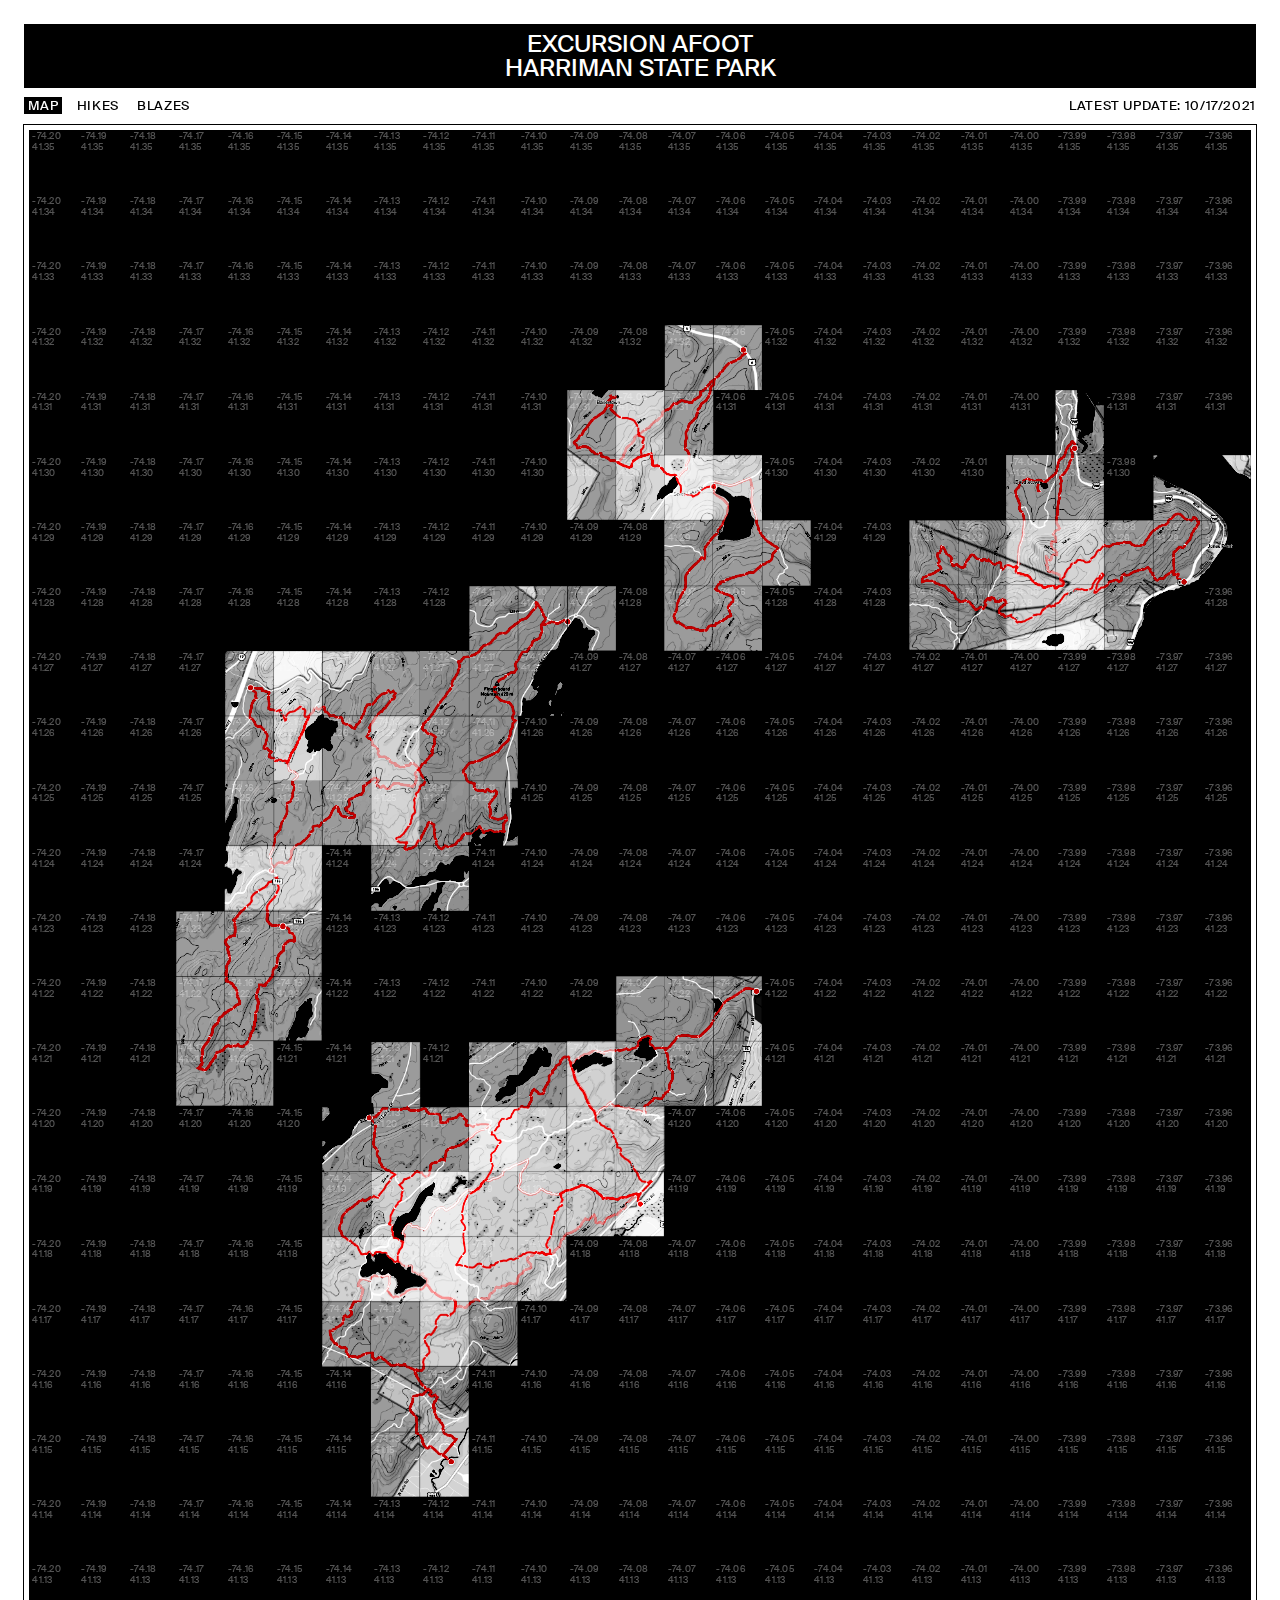
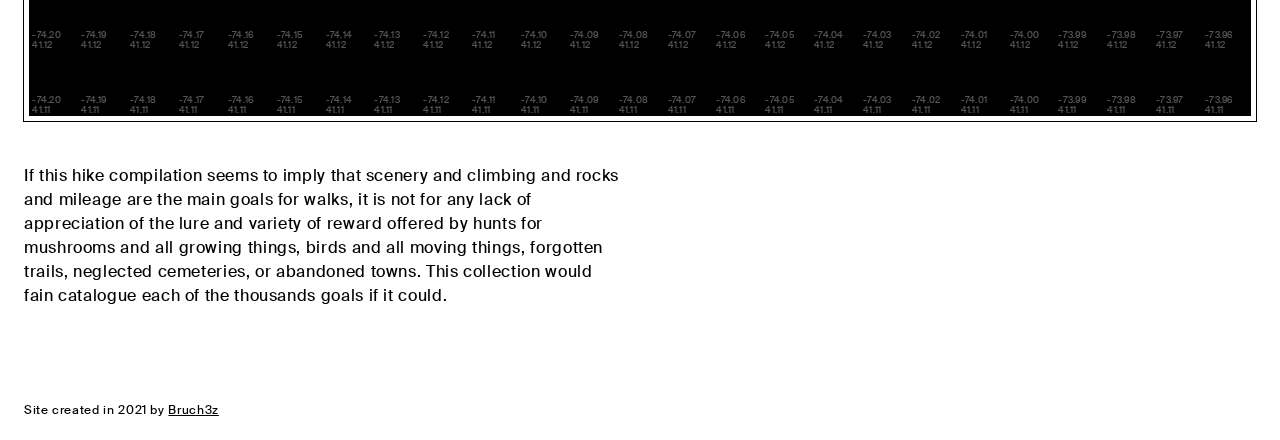
==== commit c8a060f7: "West Mountain" ====
--- a/index.html
+++ b/index.html
@@ -752,6 +752,10 @@
       <img src="img/maps/fingerboardmountain.png" alt="Fingerboard Mountain">
     </div>
 
+    <div class="grid__item">
+      <img src="img/maps/WestMountain.png" alt="West Mountain">
+    </div>
+
   </div>
 
   <div class="project-description">
--- a/css/grid_hikes.css
+++ b/css/grid_hikes.css
@@ -42,17 +42,26 @@
   color: white;
 }
 
-.hike-sum {
 
-}
 
 .elevation-chart {
   border: 1px solid black;
   background-color: white;
-  padding: 0.5rem 0 0.5rem 0;
+  padding: 0.5rem 1.5rem 0.5rem 1.5rem;
 }
 
 h2 span {
     padding: 0.15rem 0.35rem 0.15rem 0.35rem;
     background-color: black;
 }
+
+
+@media only screen and (max-width: 600px) {
+
+  .hike-title {
+    margin-top: 0.4rem;
+    margin-bottom: 0;
+    color: white;
+  }
+
+}
--- a/css/grid_map.css
+++ b/css/grid_map.css
@@ -118,6 +118,11 @@
 .grid--map .grid__item:nth-child(638) {
   grid-column: 8 / span 5;
   grid-row: 8 / span 5;
+}
+
+.grid--map .grid__item:nth-child(639) {
+  grid-column: 19 / span 7;
+  grid-row: 6 / span 3;
 }
 
 
--- a/css/styles.css
+++ b/css/styles.css
@@ -159,7 +159,11 @@
   }
 
   h2 {
-    font-size: 100%;
+    font-size: 80%;
+  }
+
+  h4 {
+    font-size: 80%;
   }
 
 }
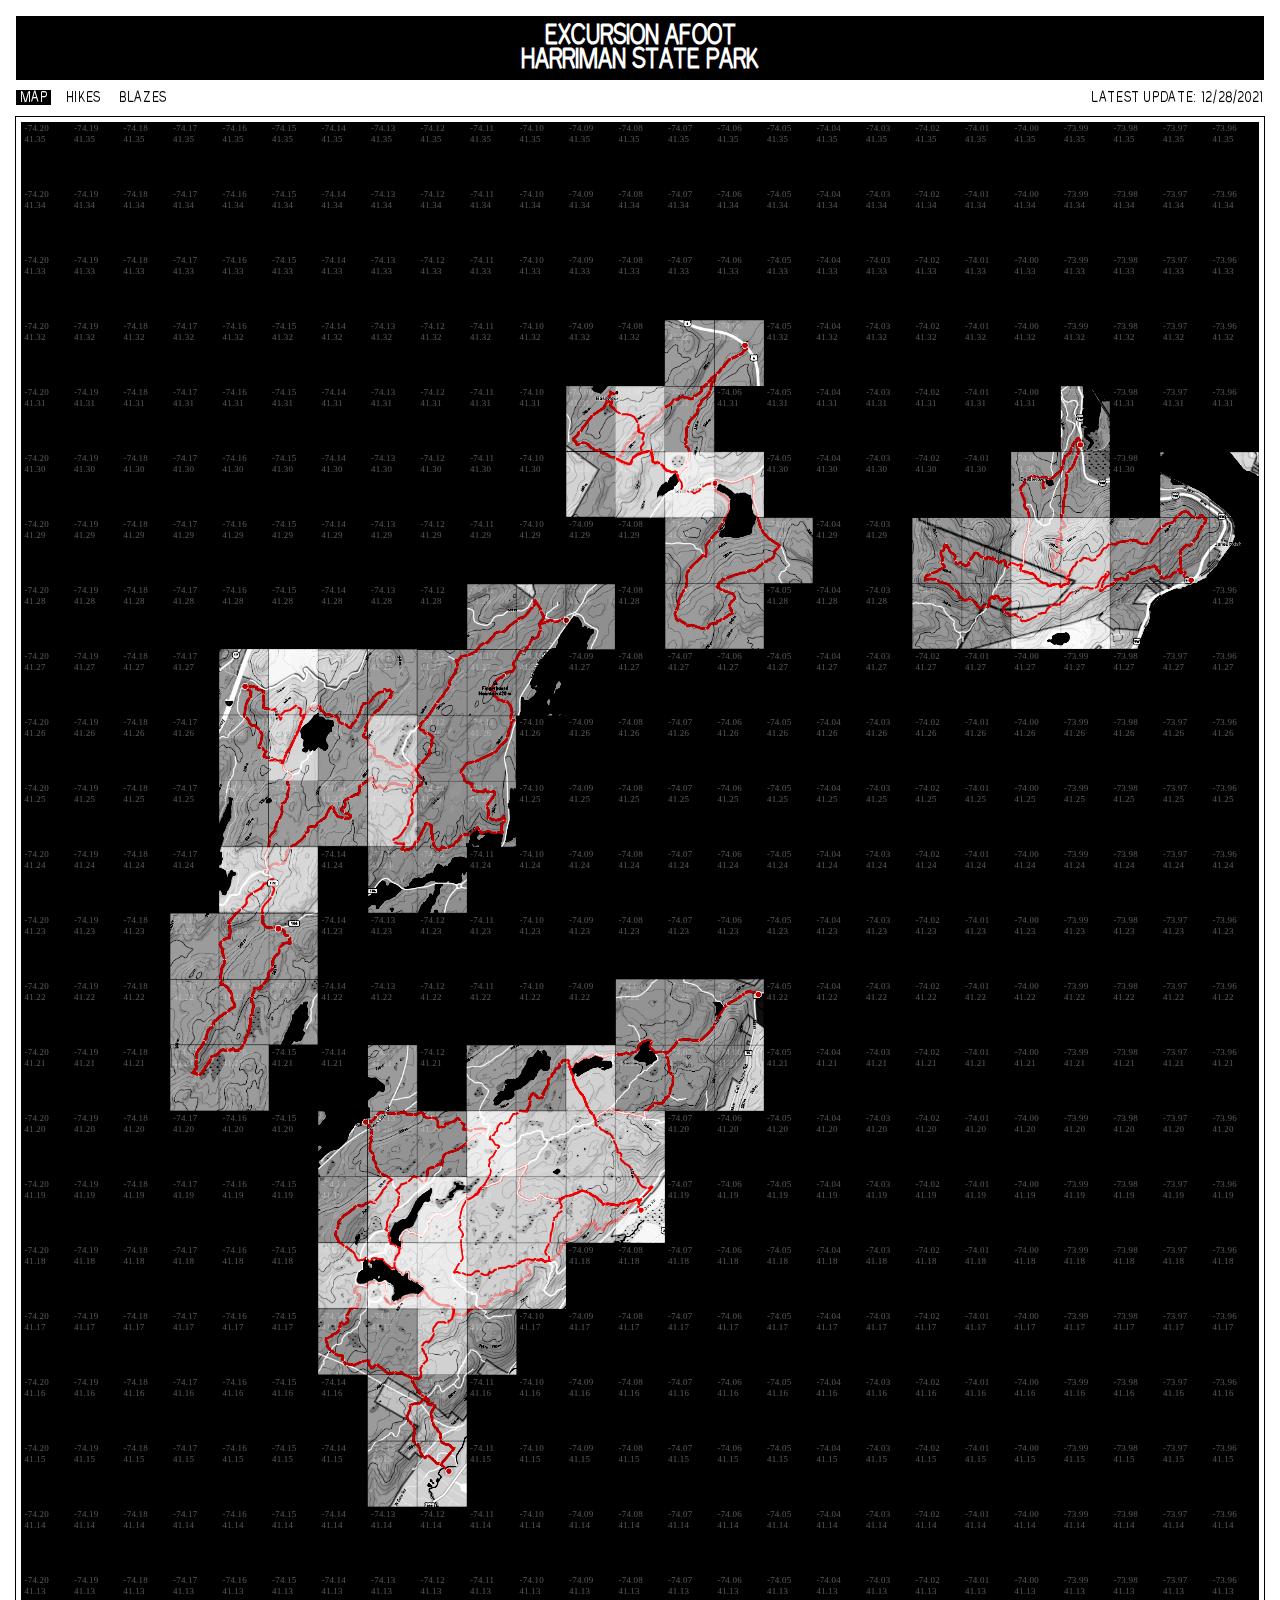
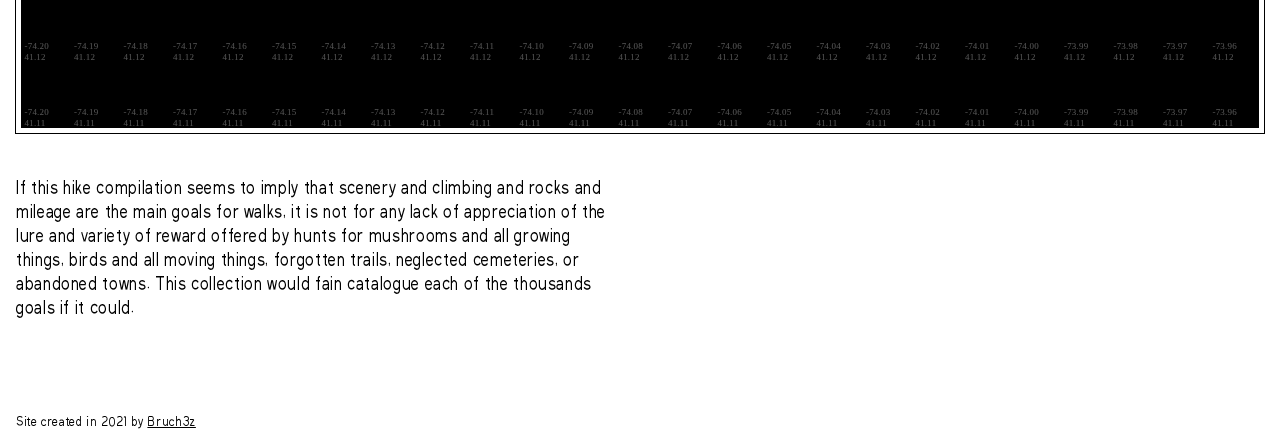
==== commit 76c08065: "Font&Spacing" ====
--- a/index.html
+++ b/index.html
@@ -23,10 +23,10 @@
 
 <body>
 
-    <div class="header">
-        <h1>Excursion Afoot<br>
-            Harriman State Park</h1>
-    </div>
+  <div class="header">
+      <h1>Excursion Afoot<br>
+          Harriman State Park</h1>
+  </div>
 
     <nav>
       <div class="one">
@@ -36,7 +36,7 @@
         &nbsp;
         <a href="blazes.html">&nbsp;BLAZES&nbsp;</a>
       </div>
-      <div class="two">LATEST UPDATE: 10/17/2021</div>
+      <div class="two">LATEST UPDATE: 12/28/2021</div>
     </nav>
 
 <!-- G r i d  1 -->
--- a/css/grid_hikes.css
+++ b/css/grid_hikes.css
@@ -25,7 +25,6 @@
 
 .hike-map img {
     height: 300px;
-    max-height: 300px;
     object-fit:scale-down;
 }
 
@@ -38,30 +37,40 @@
 
 .hike-title {
   margin-top: 0.4rem;
-  margin-bottom: 0.5rem;
-  color: white;
+  margin-bottom: -0.2rem;
+}
+
+.elevation-chart {
+  border: 1px solid black;
+  background-color: white;
+}
+
+h2 span {
+    padding: 0.15rem 0.35rem 0.15rem 0.35rem;
+    color: white;
+    background-color: black;
 }
 
 
 
-.elevation-chart {
-  border: 1px solid black;
-  background-color: white;
-  padding: 0.5rem 1.5rem 0.5rem 1.5rem;
-}
+@media only screen and (max-width: 600px) {
+  .hike-card {
+    margin-bottom: 1.5rem;
+  }
 
-h2 span {
-    padding: 0.15rem 0.35rem 0.15rem 0.35rem;
-    background-color: black;
-}
+  .hike-map {
+    padding: 0.25rem;
+    margin: 0.25rem 0.5rem 0.25rem 0.25rem;
+  }
 
-
-@media only screen and (max-width: 600px) {
+  .hike-map img {
+      height: 227px;
+      object-fit:scale-down;
+  }
 
   .hike-title {
     margin-top: 0.4rem;
     margin-bottom: 0;
-    color: white;
   }
 
 }
--- a/css/font.css
+++ b/css/font.css
@@ -1,18 +1,19 @@
 
 @font-face {
-  font-family: 'SuisseIntl-Book';
-  src: url('../fonts/SuisseIntl-Book-WebXL.woff') format('woff'),
-  url('../fonts/SuisseIntl-Book-WebXL.woff2') format('woff2');
+  font-family: 'GapSans';
+  src: url('../fonts/GapSans.ttf') format('truetype'),
+  url('../fonts/GapSans.woff') format('woff');
   font-weight: 400;
   font-display: swap;
   font-style: normal;
 }
 
+
 @font-face {
-  font-family: 'Space-Grotesk';
-  src: url('..fonts/SpaceGrotesk-Regular.ttf') format('truetype'),
-  url('../fonts/SpaceGrotesk-Regular.woff2') format('woff2');
-  font-weight: 400;
+  font-family: 'GapSansBold';
+  src: url('../fonts/GapSansBold.ttf') format('truetype'),
+  url('../fonts/GapSansBold.woff') format('woff');
+  font-weight: 800;
   font-display: swap;
   font-style: normal;
 }
--- a/css/styles.css
+++ b/css/styles.css
@@ -1,12 +1,11 @@
 :root {
   font-size: 16px;
-  font-family: 'SuisseIntl-Book';
+  font-family: 'GapSans';
 }
 
 
 body {
   margin: 1rem;
-  padding: 0.5rem;
   color: black;
   background-color: white;
   max-width: 100%;
@@ -24,8 +23,8 @@
 
 h1 {
   font-size: 150%;
-  font-family: 'SuisseIntl-Book';
-  font-weight: 400;
+  font-family: 'GapSans';
+  font-weight: 800;
   text-align: center;
   outline: none !important;
   line-height: 1;
@@ -36,7 +35,7 @@
 /*  h i k e  c a r d  */
 h2 {
   font-size: 115%;
-  font-family: 'SuisseIntl-Book';
+  font-family: 'GapSans';
   font-weight: 400;
   text-align: left;
   outline: none !important;
@@ -47,8 +46,8 @@
 
 h4 {
   font-size: 100%;
-  font-family: 'SuisseIntl-Book';
-  font-weight: 100;
+  font-family: 'GapSans';
+  font-weight: 400;
   letter-spacing: 0.05vw;
   outline: none !important;
   display: inline !important;
@@ -58,9 +57,9 @@
 }
 
 h5 {
-  font-size: 65%;
-  font-family: 'SuisseIntl-Book';
-  font-weight: 100;
+  font-size: 45%;
+  font-family: 'GapSans';
+  font-weight: 800;
   letter-spacing: 0.05vw;
   outline: none !important;
   display: inline !important;
@@ -71,8 +70,8 @@
 
 h6 {
   font-size: 75%;
-  font-family: 'SuisseIntl-Book';
-  font-weight: 100;
+  font-family: 'GapSans';
+  font-weight: 400;
   letter-spacing: 0.05vw;
   outline: none !important;
   line-height: 1;
@@ -82,8 +81,8 @@
 
 p {
   font-size: 100%;
-  font-family: 'SuisseIntl-Book';
-  font-weight: 100;
+  font-family: 'GapSans';
+  font-weight: 400;
   letter-spacing: 0.05vw;
   outline: none !important;
   line-height: 1.5;
@@ -125,8 +124,8 @@
 
 nav {
   font-size: 80%;
-  font-family: 'SuisseIntl-Book';
-  font-weight: 100;
+  font-family: 'GapSans';
+  font-weight: 400;
   letter-spacing: 0.05vw;
   line-height: 1.5;
   position: relative;
@@ -155,7 +154,7 @@
 @media only screen and (max-width: 600px) {
 
   body {
-    margin: 0;
+    margin: 0.5rem;
   }
 
   h2 {
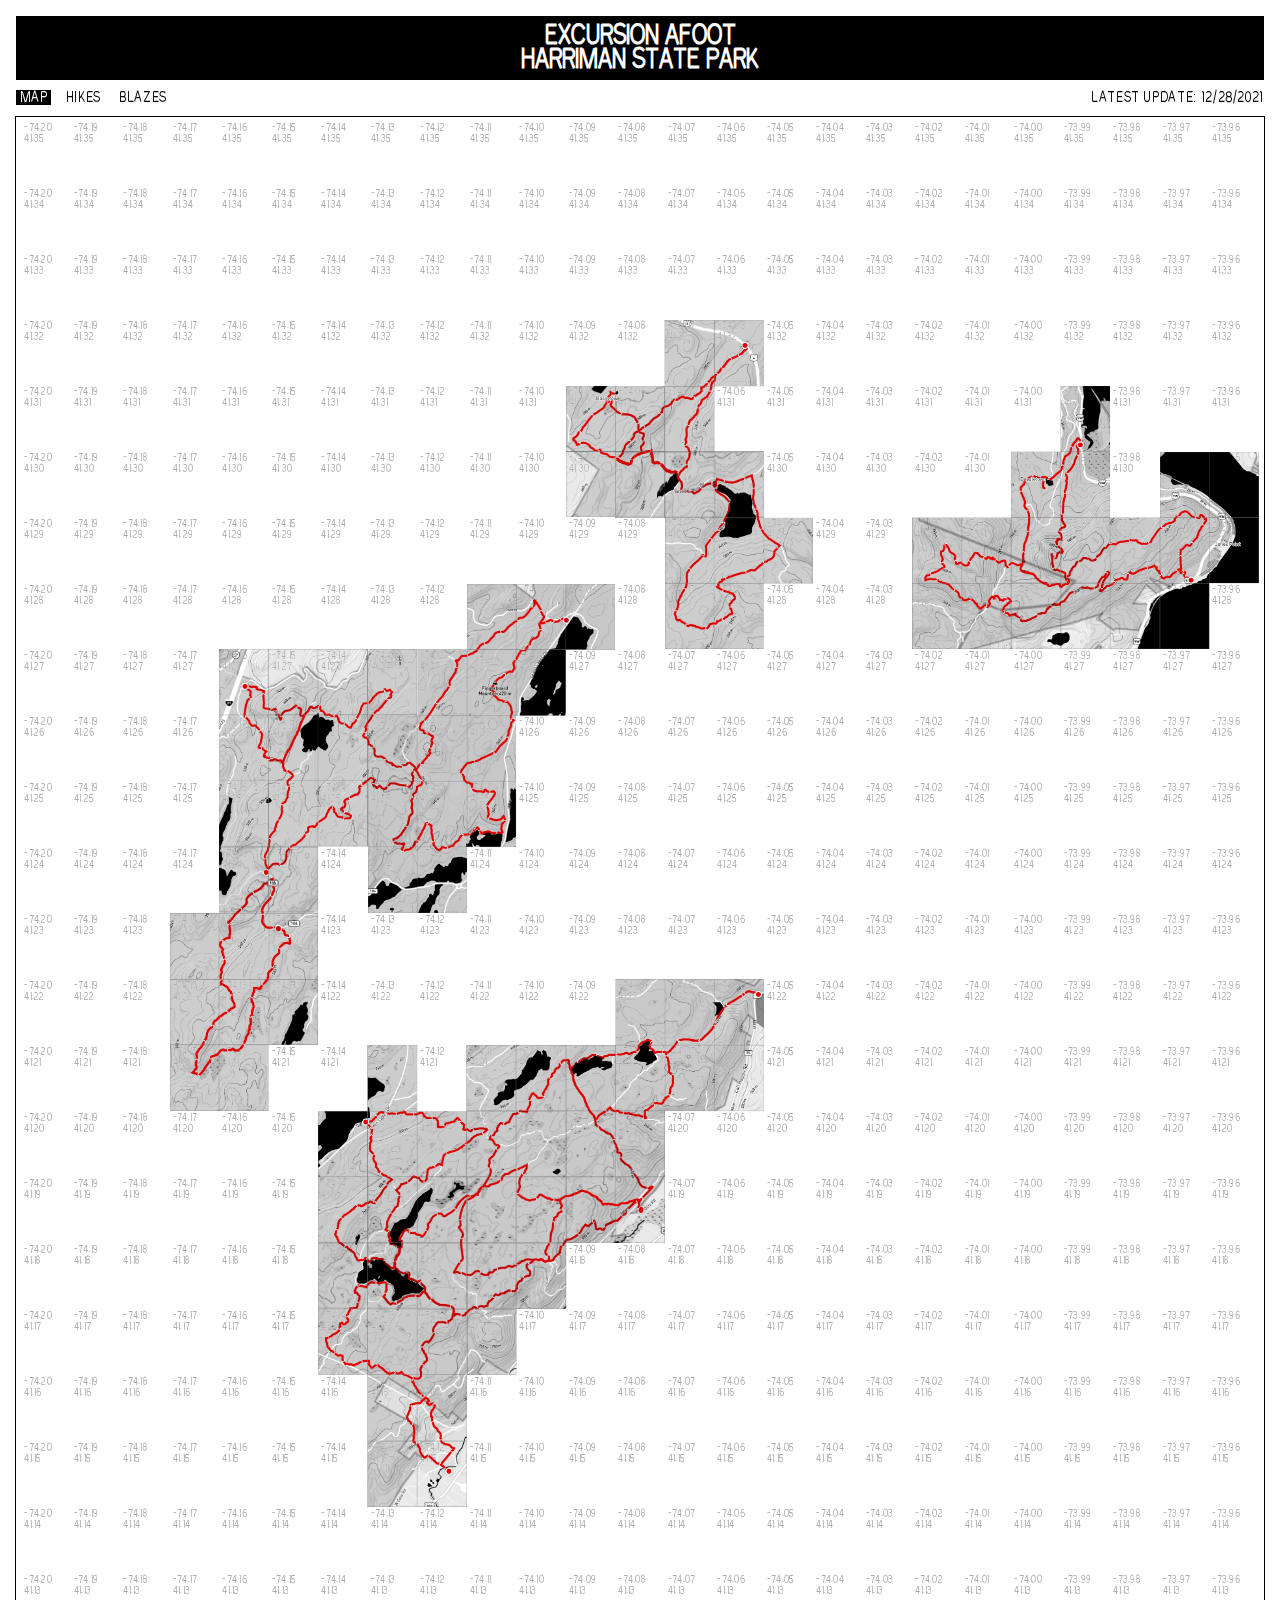
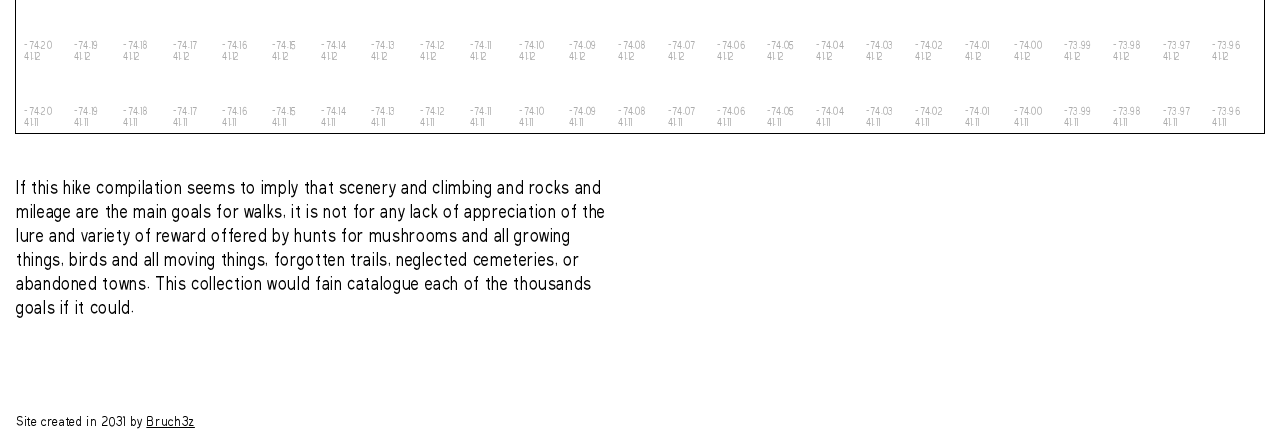
==== commit 0d8e8656: "Update index.html" ====
--- a/index.html
+++ b/index.html
@@ -766,7 +766,7 @@
 
 
   <footer>
-    <h6>Site created in 2021 by <u><a href="https://bruch3z.com" target="_blank">Bruch3z</a></u>
+    <h6>Site created in 2031 by <u><a href="https://bruch3z.com" target="_blank">Bruch3z</a></u>
     </h6>
   </footer>
 
--- a/css/grid_hikes.css
+++ b/css/grid_hikes.css
@@ -11,7 +11,7 @@
   display: flex;
   margin-bottom: 3rem;
   border: 1px solid black;
-  background-color: #f0f0f0;
+  background-color: #ececec;
   align-items: center;
 }
 
@@ -36,13 +36,18 @@
 }
 
 .hike-title {
-  margin-top: 0.4rem;
-  margin-bottom: -0.2rem;
+  margin-bottom: 0.5rem;
+}
+
+.hike-sum {
+  padding-between: 1rem;
+  background-color: none;
+
 }
 
 .elevation-chart {
-  border: 1px solid black;
-  background-color: white;
+  margin-top: 0.5rem;
+  width: 100%;
 }
 
 h2 span {
@@ -69,7 +74,6 @@
   }
 
   .hike-title {
-    margin-top: 0.4rem;
     margin-bottom: 0;
   }
 
--- a/css/grid_map.css
+++ b/css/grid_map.css
@@ -4,11 +4,11 @@
 
 .text {
   font-size: 0.7vw;
-  font-family: 'SuisseIntl-Book';
+  font-family: 'GapSans';
   font-weight: 100;
   letter-spacing: 0.015rem;
   outline: none !important;
-  color: white;
+  color: black;
   opacity: 33%;
   text-align:left;
   line-height: 1.2;
@@ -28,7 +28,7 @@
   display: grid;
   outline: 1px solid black;
   outline-offset: 5px;
-  background-color: black;
+  background-color: white;
   max-width: 100vw;
   margin-top: 0.40rem;
   margin-left: 0.33rem;
@@ -44,7 +44,7 @@
 
 .grid--map .grid__item {
   min-height: auto;
-  mix-blend-mode:hard-light;
+  mix-blend-mode:darken;
 }
 
 .grid--map .spacer {
--- a/css/styles.css
+++ b/css/styles.css
@@ -34,7 +34,7 @@
 
 /*  h i k e  c a r d  */
 h2 {
-  font-size: 115%;
+  font-size: 125%;
   font-family: 'GapSans';
   font-weight: 400;
   text-align: left;
@@ -57,10 +57,9 @@
 }
 
 h5 {
-  font-size: 45%;
+  font-size: 55%;
   font-family: 'GapSans';
-  font-weight: 800;
-  letter-spacing: 0.05vw;
+  font-weight: 400;
   outline: none !important;
   display: inline !important;
   line-height: 1;
@@ -94,8 +93,9 @@
 
 hr {
   border: 0;
-  height: 0.5px;
+  height: 1px;
   background: black;
+  margin-top: 1rem 0 1rem 0;
 }
 
 /*//////  h e a d e r  //////*/
@@ -158,7 +158,7 @@
   }
 
   h2 {
-    font-size: 80%;
+    font-size: 100%;
   }
 
   h4 {
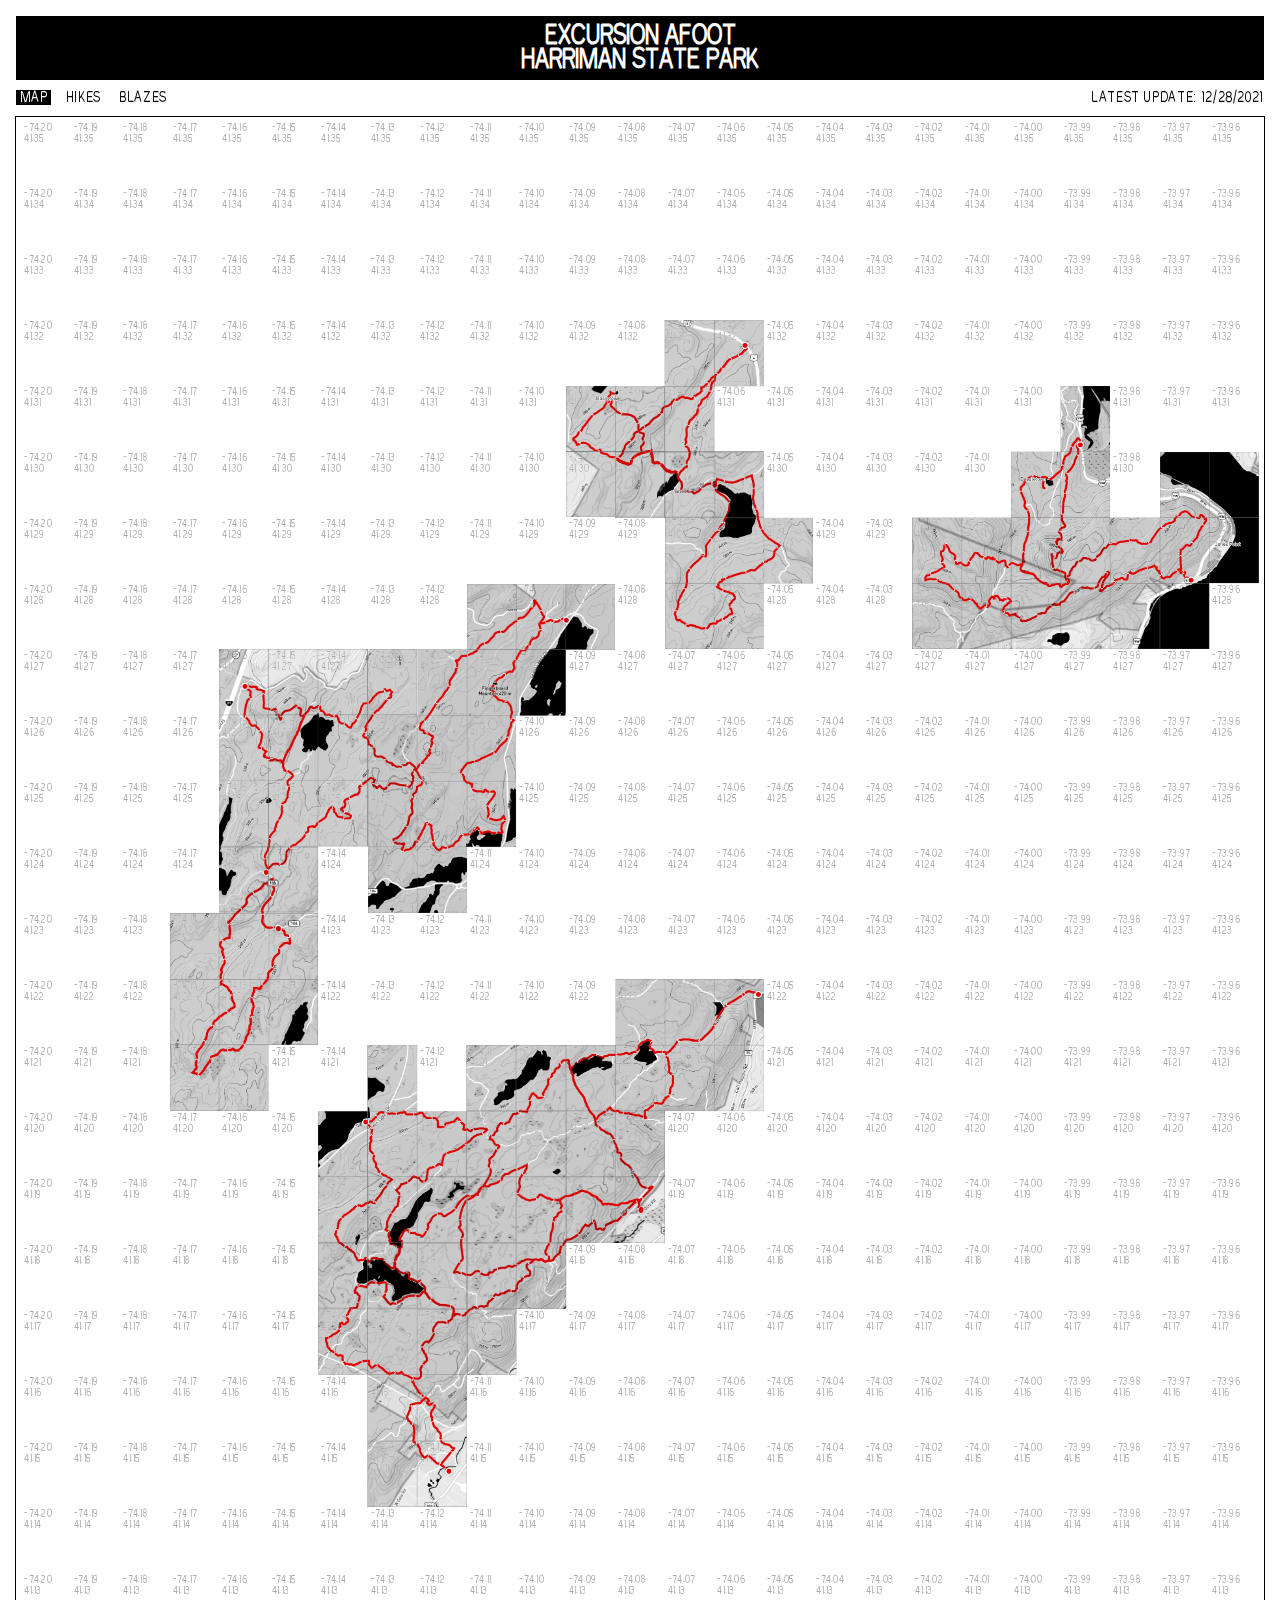
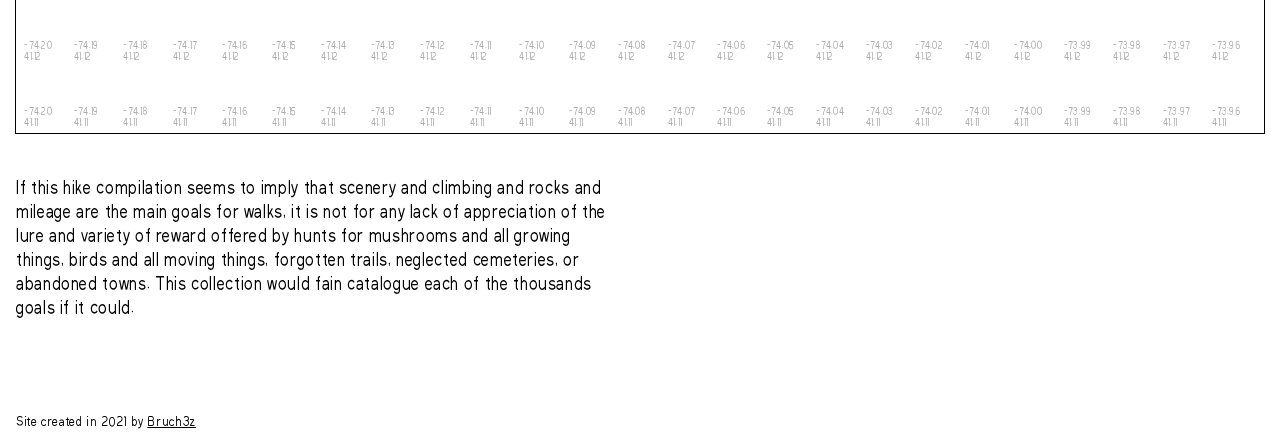
==== commit 5330ddf2: "Update index.html" ====
--- a/index.html
+++ b/index.html
@@ -766,7 +766,7 @@
 
 
   <footer>
-    <h6>Site created in 2031 by <u><a href="https://bruch3z.com" target="_blank">Bruch3z</a></u>
+    <h6>Site created in 2021 by <u><a href="https://bruch3z.com" target="_blank">Bruch3z</a></u>
     </h6>
   </footer>
 
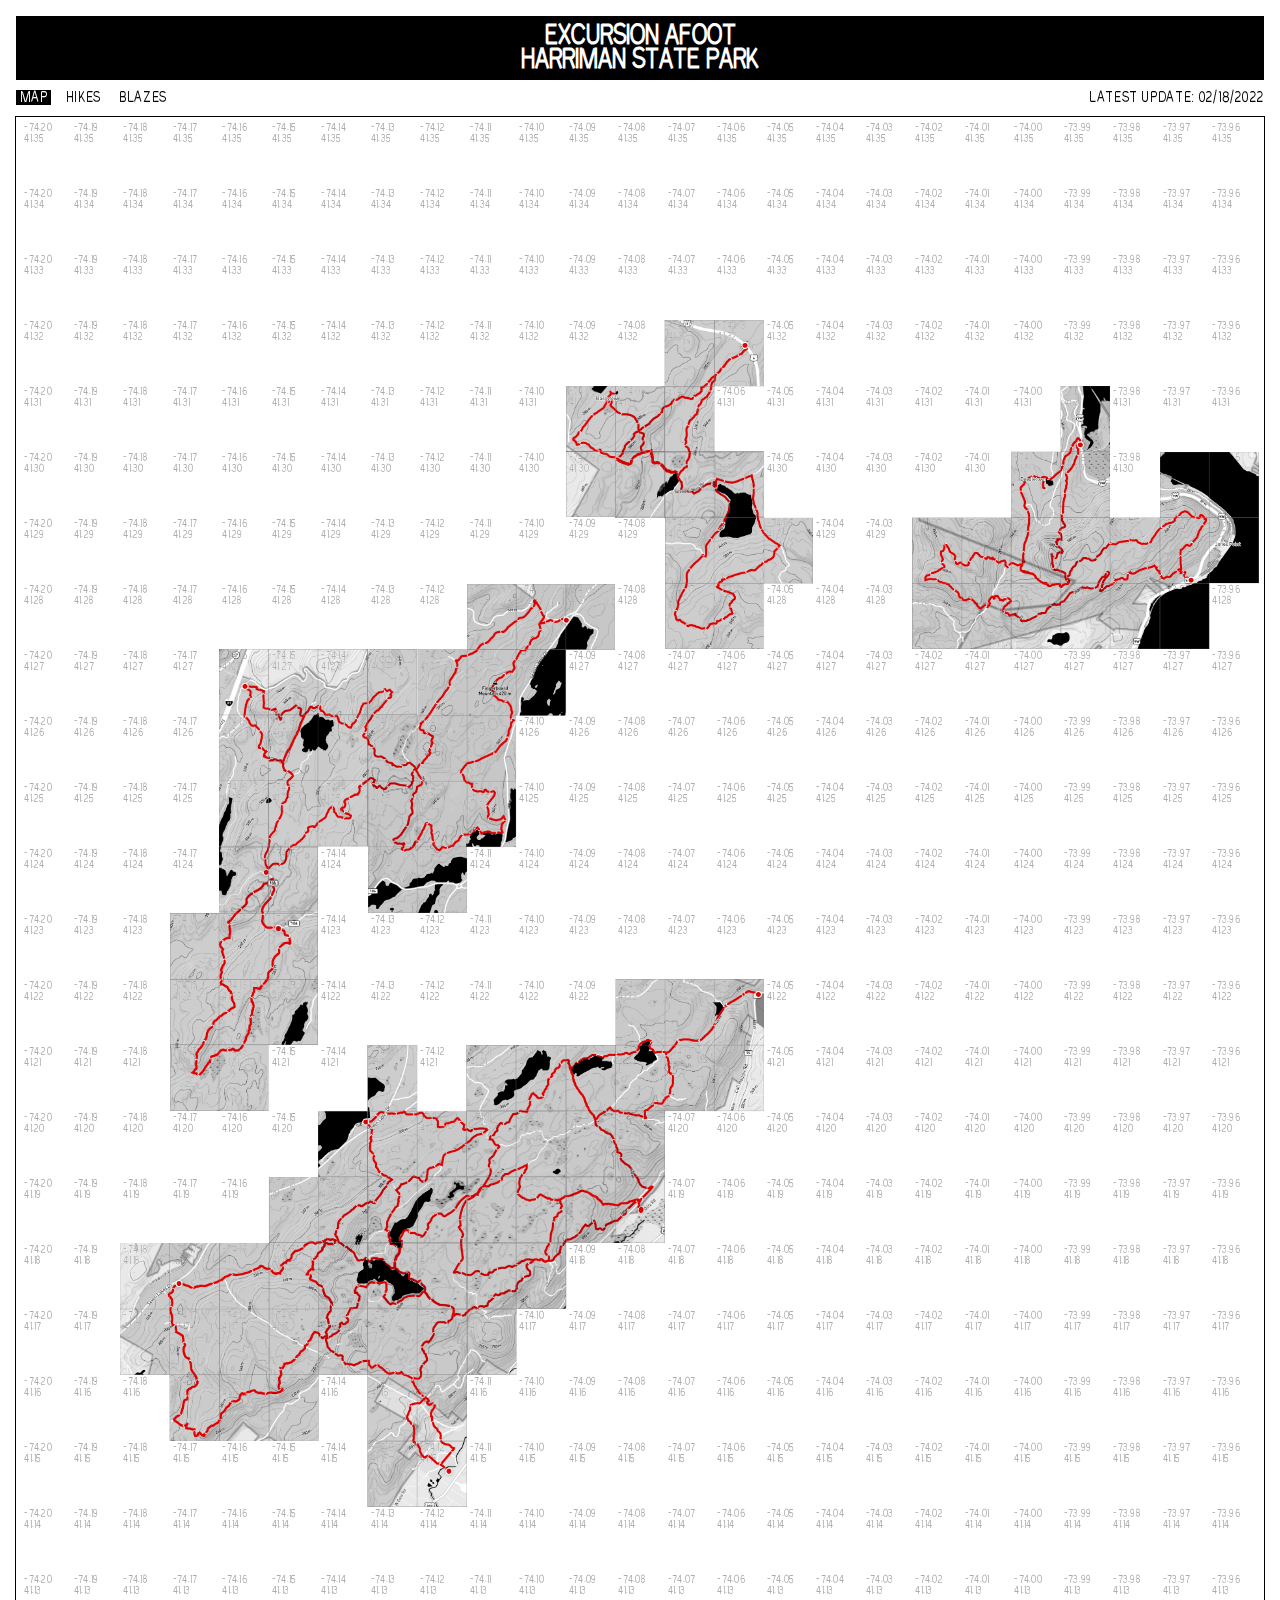
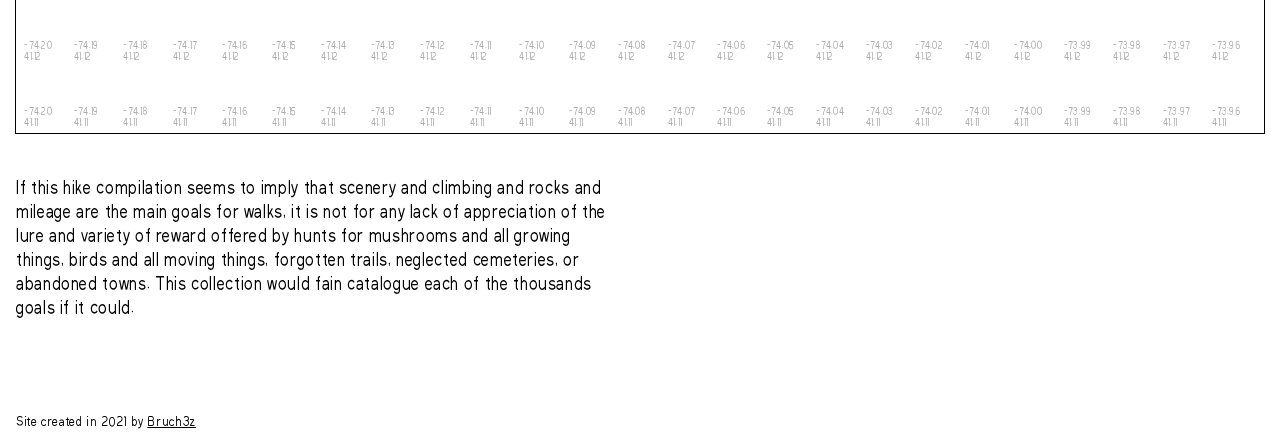
==== commit c75319d3: "Ramapo Torne" ====
--- a/index.html
+++ b/index.html
@@ -36,7 +36,7 @@
         &nbsp;
         <a href="blazes.html">&nbsp;BLAZES&nbsp;</a>
       </div>
-      <div class="two">LATEST UPDATE: 12/28/2021</div>
+      <div class="two">LATEST UPDATE: 02/18/2022</div>
     </nav>
 
 <!-- G r i d  1 -->
@@ -756,6 +756,10 @@
       <img src="img/maps/WestMountain.png" alt="West Mountain">
     </div>
 
+    <div class="grid__item">
+      <img src="img/maps/ramapotorne.png" alt="Ramapo Torne">
+    </div>
+
   </div>
 
   <div class="project-description">
--- a/css/grid_map.css
+++ b/css/grid_map.css
@@ -125,6 +125,10 @@
   grid-row: 6 / span 3;
 }
 
+.grid--map .grid__item:nth-child(640) {
+  grid-column: 3 / span 5;
+  grid-row: 17 / span 4;
+}
 
 /*//////  c o o r d i n a t e  //////*/
 /*//////  R O W 1  //////*/
